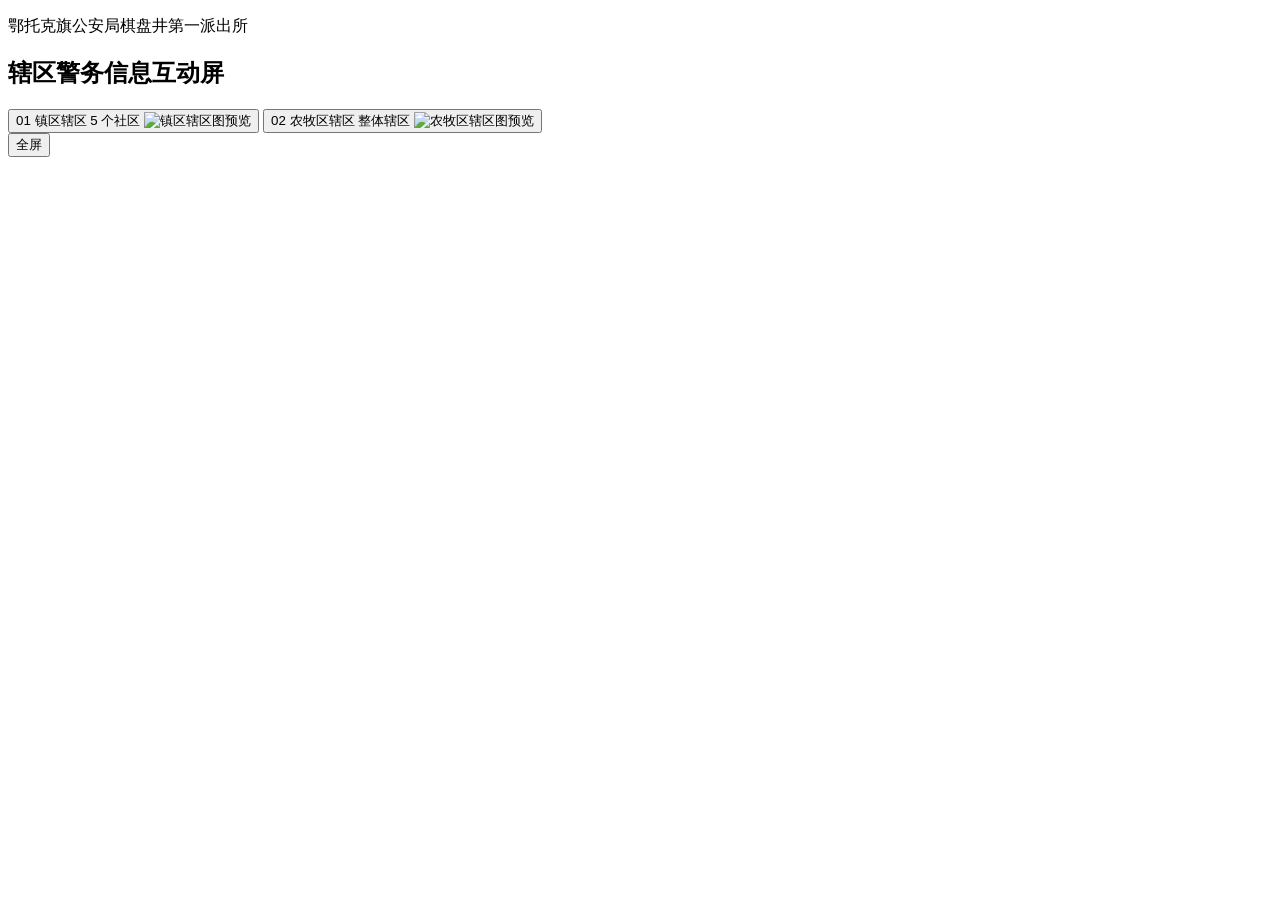
==== index.html @ 3207febf "Add index.html" ====
<!doctype html>
<html lang="zh-CN">
  <head>
    <meta charset="UTF-8" />
    <meta name="viewport" content="width=device-width, initial-scale=1.0" />
    <title>鄂托克旗公安局棋盘井第一派出所辖区互动屏</title>
    <link rel="stylesheet" href="styles.css" />
  </head>
  <body>
    <main class="screen-frame">
      <section class="stage stage-home" id="home-view" aria-label="选择辖区">
        <header class="hero-copy">
          <p>鄂托克旗公安局棋盘井第一派出所</p>
          <h1>辖区警务信息互动屏</h1>
        </header>

        <div class="jurisdiction-grid">
          <button class="jurisdiction-card jurisdiction-card--town" type="button" data-map="town">
            <span class="card-index">01</span>
            <span class="card-title">镇区辖区</span>
            <span class="card-meta">5 个社区</span>
            <img src="assets/town-map.jpg" alt="镇区辖区图预览" />
          </button>

          <button class="jurisdiction-card jurisdiction-card--rural" type="button" data-map="rural">
            <span class="card-index">02</span>
            <span class="card-title">农牧区辖区</span>
            <span class="card-meta">整体辖区</span>
            <img src="assets/rural-map.jpg" alt="农牧区辖区图预览" />
          </button>
        </div>

        <button class="fullscreen-button" type="button">全屏</button>
      </section>

      <section class="stage stage-map" id="map-view" hidden aria-label="选择社区">
        <header class="map-header">
          <button class="nav-button back-button" type="button" aria-label="返回辖区选择">‹</button>
          <div>
            <p id="map-subtitle">请选择社区</p>
            <h1 id="screen-title"></h1>
          </div>
          <button class="fullscreen-button" type="button">全屏</button>
        </header>

        <div class="map-layout">
          <div class="map-stage">
            <img id="active-map" alt="" />
            <svg class="hotspot-layer" viewBox="0 0 1610 1280" preserveAspectRatio="none" aria-label="可点击区域">
              <g id="hotspot-shapes"></g>
            </svg>
            <div id="map-labels" class="map-labels"></div>
          </div>

          <aside class="region-menu">
            <p>社区列表</p>
            <div id="region-buttons" class="region-buttons"></div>
          </aside>
        </div>
      </section>
    </main>

    <aside class="director-panel" id="director-panel" aria-live="polite" hidden>
      <button class="close-button" type="button" aria-label="关闭信息">×</button>
      <p id="panel-map-name" class="panel-kicker"></p>
      <h2 id="panel-title"></h2>
      <article class="director-card" id="director-card"></article>
    </aside>

    <div class="scrim" id="scrim" hidden></div>

    <script src="app.js"></script>
  </body>
</html>
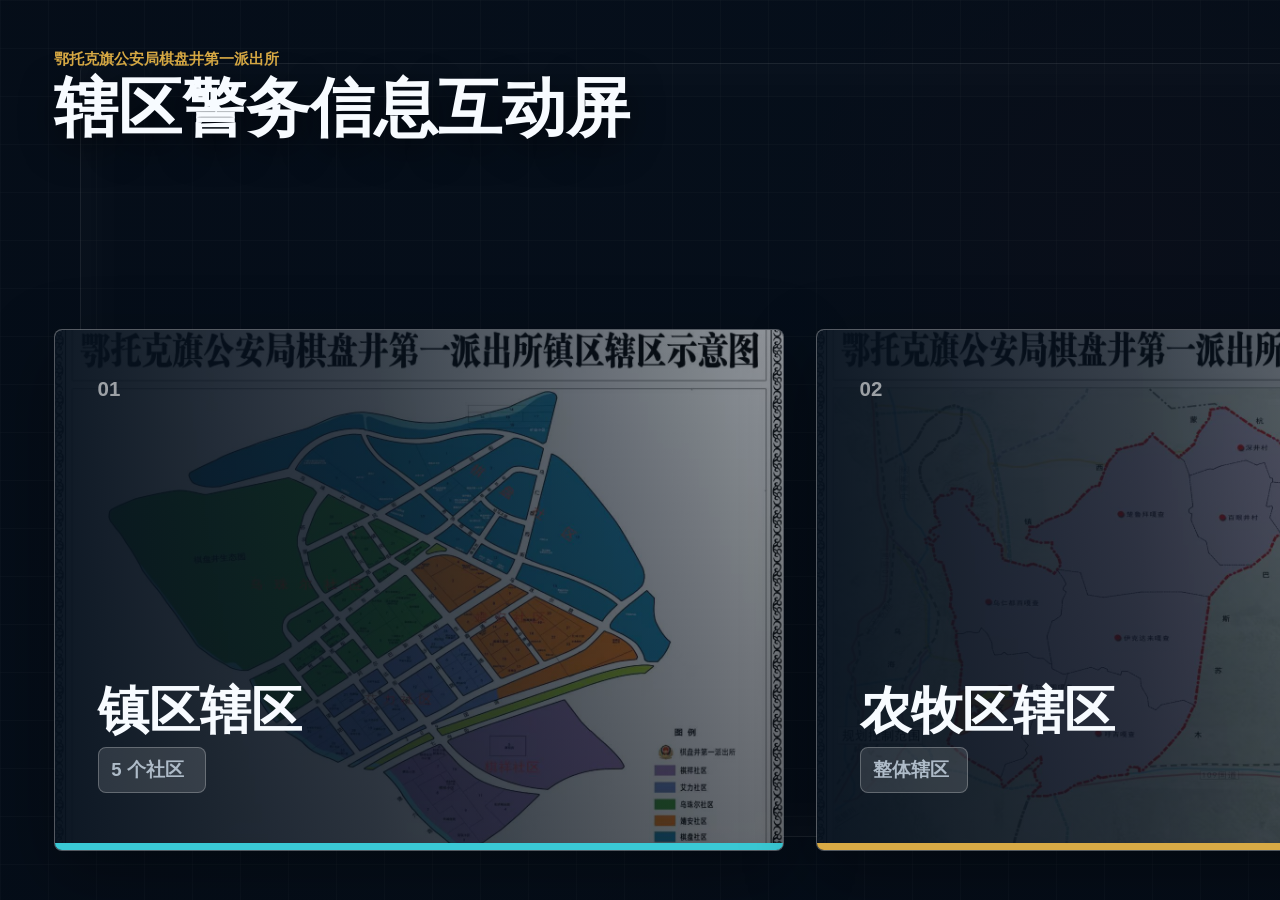
==== commit 91602d7f: "Update photo backdrop design" ====
--- a/index.html
+++ b/index.html
@@ -8,6 +8,16 @@
   </head>
   <body>
     <main class="screen-frame">
+      <div class="photo-backdrop" aria-hidden="true">
+        <img class="backdrop-photo" src="assets/backgrounds/service-01.jpg" alt="" />
+        <img class="backdrop-photo" src="assets/backgrounds/service-02.jpg" alt="" />
+        <img class="backdrop-photo" src="assets/backgrounds/service-03.jpg" alt="" />
+        <img class="backdrop-photo" src="assets/backgrounds/service-04.jpg" alt="" />
+        <img class="backdrop-photo" src="assets/backgrounds/service-05.jpg" alt="" />
+        <div class="backdrop-mask"></div>
+        <div class="backdrop-grid"></div>
+      </div>
+
       <section class="stage stage-home" id="home-view" aria-label="选择辖区">
         <header class="hero-copy">
           <p>鄂托克旗公安局棋盘井第一派出所</p>
--- a/styles.css
+++ b/styles.css
@@ -0,0 +1,600 @@
+:root {
+  color-scheme: dark;
+  --ink: #f7fbff;
+  --muted: #aebbc8;
+  --panel: rgba(255, 255, 255, 0.92);
+  --panel-ink: #16202d;
+  --line: rgba(255, 255, 255, 0.18);
+  --gold: #d8aa45;
+  --cyan: #3ac9d5;
+  --red: #c73535;
+  --green: #2d8d58;
+  --orange: #d77623;
+  --blue: #476fb8;
+  --purple: #8260aa;
+  --shadow: 0 28px 80px rgba(0, 0, 0, 0.36);
+}
+
+* {
+  box-sizing: border-box;
+}
+
+html,
+body {
+  width: 100%;
+  height: 100%;
+  margin: 0;
+}
+
+body {
+  display: grid;
+  place-items: center;
+  overflow: auto;
+  background:
+    radial-gradient(circle at 18% 18%, rgba(58, 201, 213, 0.12), transparent 28%),
+    radial-gradient(circle at 82% 72%, rgba(216, 170, 69, 0.14), transparent 30%),
+    linear-gradient(135deg, #08111e 0%, #102838 48%, #101b2b 100%);
+  color: var(--ink);
+  font-family: "Microsoft YaHei", "PingFang SC", "Noto Sans SC", Arial, sans-serif;
+}
+
+button {
+  border: 0;
+  font: inherit;
+  cursor: pointer;
+  -webkit-tap-highlight-color: transparent;
+}
+
+.screen-frame {
+  position: relative;
+  aspect-ratio: 16 / 9;
+  width: 177.7778vh;
+  max-width: 100vw;
+  height: 100vh;
+  overflow: hidden;
+  background: #091625;
+  box-shadow: 0 0 0 1px rgba(255, 255, 255, 0.08), var(--shadow);
+}
+
+.photo-backdrop,
+.backdrop-photo,
+.backdrop-mask,
+.backdrop-grid {
+  position: absolute;
+  inset: 0;
+}
+
+.photo-backdrop {
+  z-index: 0;
+  overflow: hidden;
+  background: #091625;
+}
+
+.backdrop-photo {
+  width: 100%;
+  height: 100%;
+  object-fit: cover;
+  opacity: 0;
+  filter: saturate(0.92) contrast(1.06) brightness(0.78);
+  transform: scale(1.045);
+  animation: photoCycle 35s infinite;
+}
+
+.backdrop-photo:nth-child(2) {
+  animation-delay: 7s;
+}
+
+.backdrop-photo:nth-child(3) {
+  animation-delay: 14s;
+}
+
+.backdrop-photo:nth-child(4) {
+  animation-delay: 21s;
+}
+
+.backdrop-photo:nth-child(5) {
+  animation-delay: 28s;
+}
+
+.backdrop-mask {
+  z-index: 2;
+  background:
+    linear-gradient(90deg, rgba(5, 13, 24, 0.94) 0%, rgba(5, 13, 24, 0.78) 38%, rgba(5, 13, 24, 0.88) 100%),
+    linear-gradient(180deg, rgba(5, 13, 24, 0.18), rgba(5, 13, 24, 0.66)),
+    radial-gradient(circle at 72% 28%, rgba(205, 45, 45, 0.18), transparent 28%),
+    radial-gradient(circle at 18% 82%, rgba(58, 201, 213, 0.14), transparent 30%);
+}
+
+.backdrop-mask::before {
+  content: "";
+  position: absolute;
+  inset: 7% 5%;
+  border: 1px solid rgba(255, 255, 255, 0.09);
+  border-radius: 8px;
+  box-shadow: inset 0 0 80px rgba(255, 255, 255, 0.04);
+}
+
+.backdrop-grid {
+  z-index: 3;
+  opacity: 0.45;
+  background:
+    linear-gradient(rgba(255, 255, 255, 0.035) 1px, transparent 1px),
+    linear-gradient(90deg, rgba(255, 255, 255, 0.035) 1px, transparent 1px);
+  background-size: 48px 48px;
+  mix-blend-mode: screen;
+}
+
+@keyframes photoCycle {
+  0% {
+    opacity: 0;
+    transform: scale(1.045);
+  }
+  5%,
+  19% {
+    opacity: 0.78;
+  }
+  25%,
+  100% {
+    opacity: 0;
+    transform: scale(1.095);
+  }
+}
+
+@media (max-aspect-ratio: 16 / 9) {
+  body {
+    place-items: start start;
+  }
+
+  .screen-frame {
+    max-width: none;
+  }
+}
+
+.stage {
+  position: absolute;
+  inset: 0;
+  z-index: 4;
+  padding: 3.1% 3.4%;
+}
+
+.stage[hidden],
+.director-panel[hidden],
+.scrim[hidden] {
+  display: none;
+}
+
+.hero-copy {
+  width: 68%;
+}
+
+.hero-copy p,
+.map-header p,
+.region-menu p,
+.panel-kicker {
+  margin: 0 0 0.52vw;
+  color: var(--gold);
+  font-size: clamp(14px, 1.15vw, 22px);
+  font-weight: 800;
+  letter-spacing: 0;
+}
+
+h1,
+h2,
+h3 {
+  margin: 0;
+  letter-spacing: 0;
+}
+
+.hero-copy h1 {
+  font-size: clamp(42px, 5vw, 92px);
+  line-height: 1.05;
+  text-shadow: 0 12px 34px rgba(0, 0, 0, 0.56);
+}
+
+.jurisdiction-grid {
+  position: absolute;
+  left: 3.4%;
+  right: 3.4%;
+  bottom: 5.4%;
+  display: grid;
+  grid-template-columns: 1fr 1fr;
+  gap: 2.2%;
+  height: 58%;
+}
+
+.jurisdiction-card {
+  position: relative;
+  overflow: hidden;
+  border: 1px solid rgba(255, 255, 255, 0.24);
+  border-radius: 8px;
+  background: rgba(255, 255, 255, 0.1);
+  color: var(--ink);
+  text-align: left;
+  box-shadow: 0 24px 70px rgba(0, 0, 0, 0.34);
+  backdrop-filter: blur(8px);
+}
+
+.jurisdiction-card::before {
+  content: "";
+  position: absolute;
+  inset: 0;
+  z-index: 1;
+  background:
+    linear-gradient(90deg, rgba(6, 17, 30, 0.95), rgba(6, 17, 30, 0.72) 44%, rgba(6, 17, 30, 0.26)),
+    linear-gradient(180deg, transparent 0%, rgba(0, 0, 0, 0.3) 100%);
+}
+
+.jurisdiction-card::after {
+  content: "";
+  position: absolute;
+  inset: auto 0 0;
+  z-index: 2;
+  height: 7px;
+  background: var(--cyan);
+}
+
+.jurisdiction-card--rural::after {
+  background: var(--gold);
+}
+
+.jurisdiction-card img {
+  position: absolute;
+  inset: 0;
+  width: 100%;
+  height: 100%;
+  object-fit: cover;
+  opacity: 0.74;
+  transform: scale(1.04);
+}
+
+.card-index,
+.card-title,
+.card-meta {
+  position: absolute;
+  left: 5.8%;
+  z-index: 3;
+}
+
+.card-index {
+  top: 9%;
+  color: rgba(255, 255, 255, 0.58);
+  font-size: clamp(18px, 1.6vw, 30px);
+  font-weight: 900;
+}
+
+.card-title {
+  bottom: 22%;
+  font-size: clamp(34px, 4vw, 72px);
+  font-weight: 900;
+  line-height: 1;
+}
+
+.card-meta {
+  bottom: 11%;
+  min-width: 8.5vw;
+  border: 1px solid rgba(255, 255, 255, 0.25);
+  border-radius: 8px;
+  padding: 0.72vw 1vw;
+  background: rgba(255, 255, 255, 0.12);
+  color: var(--muted);
+  font-size: clamp(17px, 1.45vw, 28px);
+  font-weight: 800;
+}
+
+.fullscreen-button {
+  position: absolute;
+  top: 3.3%;
+  right: 3.4%;
+  min-width: 7.2vw;
+  min-height: 3.3vw;
+  border: 1px solid rgba(255, 255, 255, 0.22);
+  border-radius: 8px;
+  background: rgba(255, 255, 255, 0.13);
+  color: var(--ink);
+  font-size: clamp(16px, 1.2vw, 22px);
+  font-weight: 900;
+  backdrop-filter: blur(10px);
+}
+
+.map-header {
+  display: grid;
+  grid-template-columns: auto minmax(0, 1fr) auto;
+  align-items: center;
+  gap: 1.4vw;
+  height: 12%;
+}
+
+.map-header h1 {
+  font-size: clamp(34px, 3.4vw, 62px);
+  line-height: 1;
+}
+
+.nav-button,
+.close-button {
+  display: grid;
+  place-items: center;
+  border: 1px solid rgba(255, 255, 255, 0.22);
+  border-radius: 8px;
+  background: rgba(255, 255, 255, 0.13);
+  color: var(--ink);
+  font-size: clamp(34px, 3vw, 54px);
+  font-weight: 600;
+  line-height: 1;
+}
+
+.nav-button {
+  width: 4.8vw;
+  height: 4.2vw;
+}
+
+.map-layout {
+  display: grid;
+  grid-template-columns: minmax(0, 1fr) 21.5%;
+  gap: 1.4vw;
+  height: 84%;
+  margin-top: 1.1%;
+}
+
+.map-stage {
+  position: relative;
+  overflow: hidden;
+  border: 1px solid rgba(255, 255, 255, 0.18);
+  border-radius: 8px;
+  background: rgba(255, 255, 255, 0.9);
+  box-shadow: var(--shadow);
+  backdrop-filter: blur(8px);
+}
+
+.map-stage img,
+.hotspot-layer {
+  position: absolute;
+  inset: 0;
+  width: 100%;
+  height: 100%;
+}
+
+.map-stage img {
+  object-fit: contain;
+}
+
+.hotspot {
+  fill: rgba(255, 255, 255, 0.01);
+  stroke: rgba(255, 255, 255, 0);
+  stroke-width: 5;
+}
+
+.hotspot:hover,
+.hotspot:focus,
+.hotspot.is-active {
+  fill: rgba(255, 255, 255, 0.26);
+  stroke: rgba(255, 255, 255, 0.94);
+  outline: none;
+}
+
+.map-labels {
+  position: absolute;
+  inset: 0;
+  pointer-events: none;
+}
+
+.region-label {
+  position: absolute;
+  transform: translate(-50%, -50%);
+  border: 2px solid rgba(255, 255, 255, 0.96);
+  border-radius: 8px;
+  padding: 0.52vw 0.78vw;
+  color: #fff;
+  font-size: clamp(12px, 1.05vw, 20px);
+  font-weight: 900;
+  line-height: 1;
+  text-shadow: 0 2px 8px rgba(0, 0, 0, 0.58);
+  box-shadow: 0 12px 26px rgba(0, 0, 0, 0.2);
+}
+
+.region-label--teal {
+  background: rgba(10, 112, 142, 0.94);
+}
+
+.region-label--green {
+  background: rgba(45, 141, 88, 0.94);
+}
+
+.region-label--orange {
+  background: rgba(215, 118, 35, 0.94);
+}
+
+.region-label--blue {
+  background: rgba(71, 111, 184, 0.94);
+}
+
+.region-label--purple {
+  background: rgba(130, 96, 170, 0.94);
+}
+
+.region-label--red {
+  background: rgba(199, 53, 53, 0.94);
+}
+
+.region-menu {
+  display: grid;
+  grid-template-rows: auto minmax(0, 1fr);
+  min-width: 0;
+  border: 1px solid rgba(255, 255, 255, 0.18);
+  border-radius: 8px;
+  padding: 1.3vw;
+  background: rgba(6, 17, 30, 0.52);
+  box-shadow: var(--shadow);
+  backdrop-filter: blur(12px);
+}
+
+.region-menu p {
+  margin-bottom: 1vw;
+  font-size: clamp(18px, 1.35vw, 26px);
+}
+
+.region-buttons {
+  display: grid;
+  align-content: start;
+  gap: 0.82vw;
+  overflow: auto;
+  padding-right: 0.25vw;
+}
+
+.region-button {
+  min-height: 4.35vw;
+  border: 1px solid rgba(255, 255, 255, 0.18);
+  border-left: 0.45vw solid var(--cyan);
+  border-radius: 8px;
+  background: rgba(255, 255, 255, 0.14);
+  color: var(--ink);
+  padding: 0.85vw 1vw;
+  text-align: left;
+  font-size: clamp(18px, 1.35vw, 26px);
+  font-weight: 900;
+}
+
+.region-button:hover,
+.region-button:focus,
+.region-button.is-active {
+  background: rgba(255, 255, 255, 0.22);
+  box-shadow: inset 0 0 0 1px rgba(255, 255, 255, 0.22);
+  outline: none;
+}
+
+.region-button span {
+  display: block;
+  margin-top: 0.28vw;
+  color: var(--muted);
+  font-size: clamp(12px, 0.86vw, 16px);
+  font-weight: 700;
+}
+
+.scrim {
+  position: fixed;
+  inset: 0;
+  z-index: 20;
+  background: rgba(4, 11, 18, 0.62);
+  backdrop-filter: blur(5px);
+}
+
+.director-panel {
+  position: fixed;
+  top: 50%;
+  right: max(3vw, calc((100vw - min(100vw, 177.7778vh)) / 2 + 3vw));
+  z-index: 30;
+  width: min(38vw, 680px);
+  min-width: 520px;
+  transform: translateY(-50%);
+  border: 1px solid rgba(255, 255, 255, 0.34);
+  border-radius: 8px;
+  background: var(--panel);
+  color: var(--panel-ink);
+  padding: 2vw;
+  box-shadow: var(--shadow);
+}
+
+.close-button {
+  position: absolute;
+  top: 1.15vw;
+  right: 1.15vw;
+  width: 3.4vw;
+  height: 3.1vw;
+  min-width: 58px;
+  min-height: 52px;
+  background: rgba(22, 32, 45, 0.08);
+  color: var(--panel-ink);
+}
+
+.panel-kicker {
+  margin-right: 4vw;
+  color: #0f6f73;
+}
+
+.director-panel h2 {
+  margin-right: 4vw;
+  font-size: clamp(32px, 3vw, 56px);
+  line-height: 1.05;
+}
+
+.director-card {
+  display: grid;
+  grid-template-columns: 9.3vw minmax(0, 1fr);
+  gap: 1.25vw;
+  margin-top: 1.55vw;
+  border: 1px solid rgba(22, 32, 45, 0.12);
+  border-radius: 8px;
+  padding: 1.25vw;
+  background: rgba(247, 250, 252, 0.9);
+}
+
+.director-photo {
+  display: grid;
+  place-items: center;
+  width: 9.3vw;
+  min-width: 126px;
+  aspect-ratio: 3 / 4;
+  overflow: hidden;
+  border-radius: 8px;
+  background: linear-gradient(145deg, #dce8f1, #b8c9d8);
+  color: #314256;
+  font-size: clamp(22px, 1.65vw, 32px);
+  font-weight: 900;
+}
+
+.director-photo img {
+  width: 100%;
+  height: 100%;
+  object-fit: cover;
+}
+
+.director-info h3 {
+  margin: 0 0 0.8vw;
+  color: #101926;
+  font-size: clamp(30px, 2.5vw, 46px);
+}
+
+.info-list {
+  display: grid;
+  gap: 0.55vw;
+  margin: 0;
+  font-size: clamp(17px, 1.2vw, 23px);
+  line-height: 1.36;
+}
+
+.info-list div {
+  display: grid;
+  grid-template-columns: 5.5em minmax(0, 1fr);
+  gap: 0.75vw;
+}
+
+.info-list dt {
+  color: #415062;
+  font-weight: 900;
+}
+
+.info-list dd {
+  min-width: 0;
+  margin: 0;
+  color: #202c3a;
+  overflow-wrap: anywhere;
+}
+
+@media (max-aspect-ratio: 16 / 9) {
+  .director-panel {
+    right: 3vw;
+    width: min(42vw, 640px);
+  }
+}
+
+@media (max-width: 900px) {
+  body {
+    overflow: auto;
+  }
+
+  .director-panel {
+    left: 16px;
+    right: 16px;
+    width: auto;
+    min-width: 0;
+  }
+}
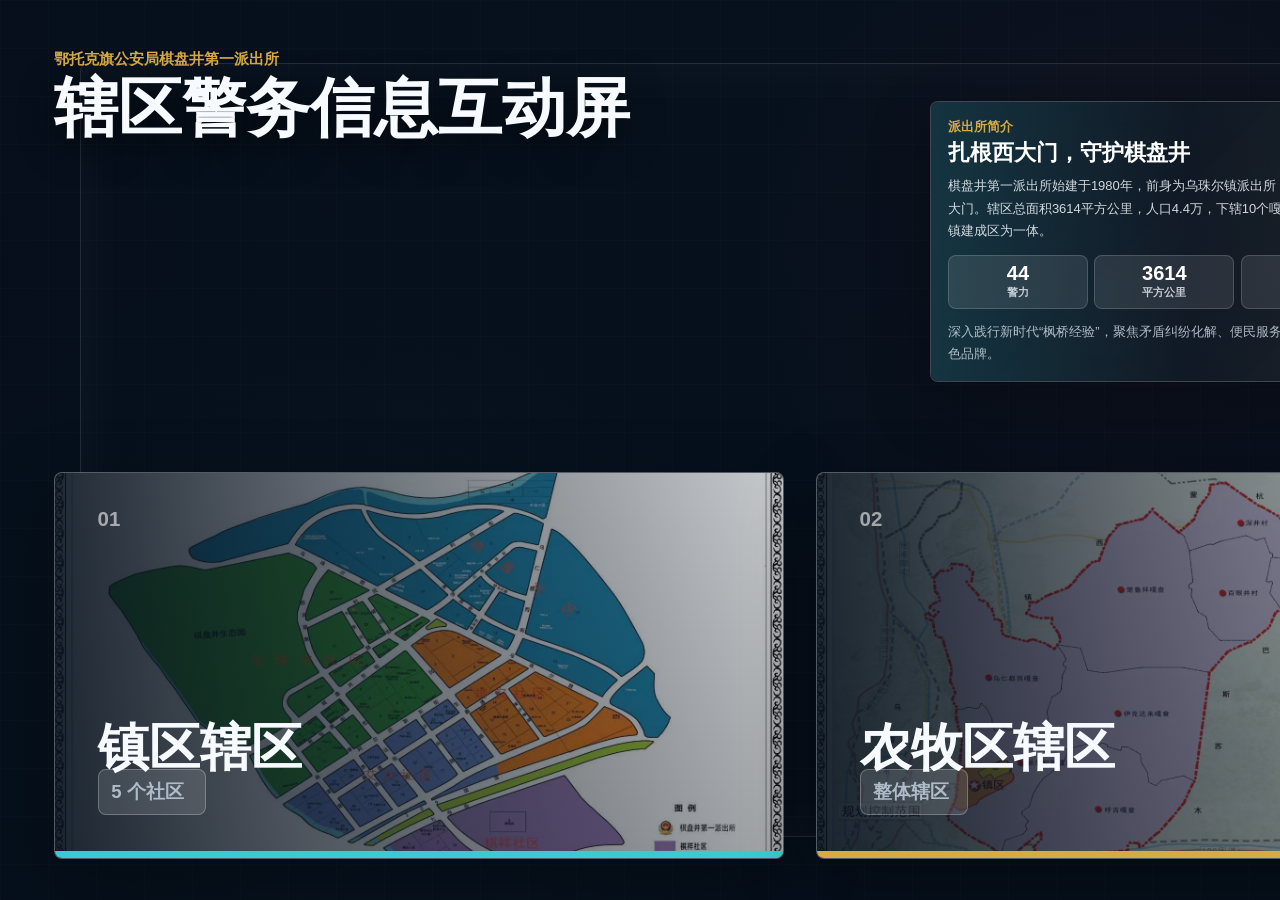
==== commit 85bd90d9: "Add station brief to home page" ====
--- a/index.html
+++ b/index.html
@@ -23,6 +23,23 @@
           <p>鄂托克旗公安局棋盘井第一派出所</p>
           <h1>辖区警务信息互动屏</h1>
         </header>
+
+        <aside class="station-brief" aria-label="棋盘井第一派出所简介">
+          <p class="brief-eyebrow">派出所简介</p>
+          <h2>扎根西大门，守护棋盘井</h2>
+          <p class="brief-text">
+            棋盘井第一派出所始建于1980年，前身为乌珠尔镇派出所，辖棋盘井镇核心区域，地处鄂尔多斯市西大门。辖区总面积3614平方公里，人口4.4万，下辖10个嘎查村、5个社区，集矿区、农区、牧区及城镇建成区为一体。
+          </p>
+          <div class="brief-stats" aria-label="关键数据">
+            <span><strong>44</strong>警力</span>
+            <span><strong>3614</strong>平方公里</span>
+            <span><strong>109</strong>厂矿企业</span>
+            <span><strong>1533</strong>个体工商户</span>
+          </div>
+          <p class="brief-note">
+            深入践行新时代“枫桥经验”，聚焦矛盾纠纷化解、便民服务提质、基层平安守护，打造本土化警务特色品牌。
+          </p>
+        </aside>
 
         <div class="jurisdiction-grid">
           <button class="jurisdiction-card jurisdiction-card--town" type="button" data-map="town">
--- a/styles.css
+++ b/styles.css
@@ -75,7 +75,7 @@
   height: 100%;
   object-fit: cover;
   opacity: 0;
-  filter: saturate(0.92) contrast(1.06) brightness(0.78);
+  filter: saturate(1.02) contrast(1.04) brightness(0.96);
   transform: scale(1.045);
   animation: photoCycle 35s infinite;
 }
@@ -99,24 +99,24 @@
 .backdrop-mask {
   z-index: 2;
   background:
-    linear-gradient(90deg, rgba(5, 13, 24, 0.94) 0%, rgba(5, 13, 24, 0.78) 38%, rgba(5, 13, 24, 0.88) 100%),
-    linear-gradient(180deg, rgba(5, 13, 24, 0.18), rgba(5, 13, 24, 0.66)),
-    radial-gradient(circle at 72% 28%, rgba(205, 45, 45, 0.18), transparent 28%),
-    radial-gradient(circle at 18% 82%, rgba(58, 201, 213, 0.14), transparent 30%);
+    linear-gradient(90deg, rgba(5, 13, 24, 0.78) 0%, rgba(5, 13, 24, 0.56) 38%, rgba(5, 13, 24, 0.62) 100%),
+    linear-gradient(180deg, rgba(5, 13, 24, 0.08), rgba(5, 13, 24, 0.42)),
+    radial-gradient(circle at 72% 28%, rgba(205, 45, 45, 0.14), transparent 30%),
+    radial-gradient(circle at 18% 82%, rgba(58, 201, 213, 0.12), transparent 32%);
 }
 
 .backdrop-mask::before {
   content: "";
   position: absolute;
   inset: 7% 5%;
-  border: 1px solid rgba(255, 255, 255, 0.09);
-  border-radius: 8px;
-  box-shadow: inset 0 0 80px rgba(255, 255, 255, 0.04);
+  border: 1px solid rgba(255, 255, 255, 0.12);
+  border-radius: 8px;
+  box-shadow: inset 0 0 70px rgba(255, 255, 255, 0.045);
 }
 
 .backdrop-grid {
   z-index: 3;
-  opacity: 0.45;
+  opacity: 0.28;
   background:
     linear-gradient(rgba(255, 255, 255, 0.035) 1px, transparent 1px),
     linear-gradient(90deg, rgba(255, 255, 255, 0.035) 1px, transparent 1px);
@@ -131,7 +131,7 @@
   }
   5%,
   19% {
-    opacity: 0.78;
+    opacity: 0.9;
   }
   25%,
   100% {
@@ -164,7 +164,7 @@
 }
 
 .hero-copy {
-  width: 68%;
+  width: 56%;
 }
 
 .hero-copy p,
@@ -191,15 +191,100 @@
   text-shadow: 0 12px 34px rgba(0, 0, 0, 0.56);
 }
 
+.station-brief {
+  position: absolute;
+  top: 11.2%;
+  right: 3.4%;
+  z-index: 5;
+  width: 38.5%;
+  border: 1px solid rgba(255, 255, 255, 0.2);
+  border-radius: 8px;
+  padding: 1.25vw 1.35vw;
+  background:
+    linear-gradient(135deg, rgba(8, 21, 34, 0.66), rgba(8, 21, 34, 0.42)),
+    rgba(255, 255, 255, 0.06);
+  box-shadow: 0 24px 62px rgba(0, 0, 0, 0.28);
+  backdrop-filter: blur(14px);
+}
+
+.station-brief::before {
+  content: "";
+  position: absolute;
+  inset: 0;
+  border-radius: inherit;
+  pointer-events: none;
+  background: linear-gradient(90deg, rgba(58, 201, 213, 0.18), transparent 42%, rgba(216, 170, 69, 0.12));
+  opacity: 0.9;
+}
+
+.station-brief > * {
+  position: relative;
+  z-index: 1;
+}
+
+.brief-eyebrow {
+  margin: 0 0 0.35vw;
+  color: var(--gold);
+  font-size: clamp(13px, 0.95vw, 18px);
+  font-weight: 900;
+}
+
+.station-brief h2 {
+  margin: 0 0 0.72vw;
+  color: #fff;
+  font-size: clamp(22px, 1.75vw, 34px);
+  line-height: 1.16;
+}
+
+.brief-text,
+.brief-note {
+  margin: 0;
+  color: rgba(247, 251, 255, 0.84);
+  font-size: clamp(13px, 0.98vw, 18px);
+  line-height: 1.72;
+}
+
+.brief-stats {
+  display: grid;
+  grid-template-columns: repeat(4, minmax(0, 1fr));
+  gap: 0.5vw;
+  margin: 0.95vw 0;
+}
+
+.brief-stats span {
+  min-width: 0;
+  border: 1px solid rgba(255, 255, 255, 0.16);
+  border-radius: 8px;
+  padding: 0.58vw 0.5vw;
+  background: rgba(255, 255, 255, 0.1);
+  color: rgba(247, 251, 255, 0.76);
+  font-size: clamp(11px, 0.74vw, 14px);
+  font-weight: 800;
+  text-align: center;
+  white-space: nowrap;
+}
+
+.brief-stats strong {
+  display: block;
+  margin-bottom: 0.16vw;
+  color: #fff;
+  font-size: clamp(20px, 1.5vw, 30px);
+  line-height: 1;
+}
+
+.brief-note {
+  color: rgba(220, 230, 240, 0.78);
+}
+
 .jurisdiction-grid {
   position: absolute;
   left: 3.4%;
   right: 3.4%;
-  bottom: 5.4%;
+  bottom: 4.6%;
   display: grid;
   grid-template-columns: 1fr 1fr;
   gap: 2.2%;
-  height: 58%;
+  height: 43%;
 }
 
 .jurisdiction-card {
@@ -220,8 +305,8 @@
   inset: 0;
   z-index: 1;
   background:
-    linear-gradient(90deg, rgba(6, 17, 30, 0.95), rgba(6, 17, 30, 0.72) 44%, rgba(6, 17, 30, 0.26)),
-    linear-gradient(180deg, transparent 0%, rgba(0, 0, 0, 0.3) 100%);
+    linear-gradient(90deg, rgba(6, 17, 30, 0.88), rgba(6, 17, 30, 0.54) 42%, rgba(6, 17, 30, 0.12)),
+    linear-gradient(180deg, transparent 0%, rgba(0, 0, 0, 0.18) 100%);
 }
 
 .jurisdiction-card::after {
@@ -243,7 +328,7 @@
   width: 100%;
   height: 100%;
   object-fit: cover;
-  opacity: 0.74;
+  opacity: 0.88;
   transform: scale(1.04);
 }
 
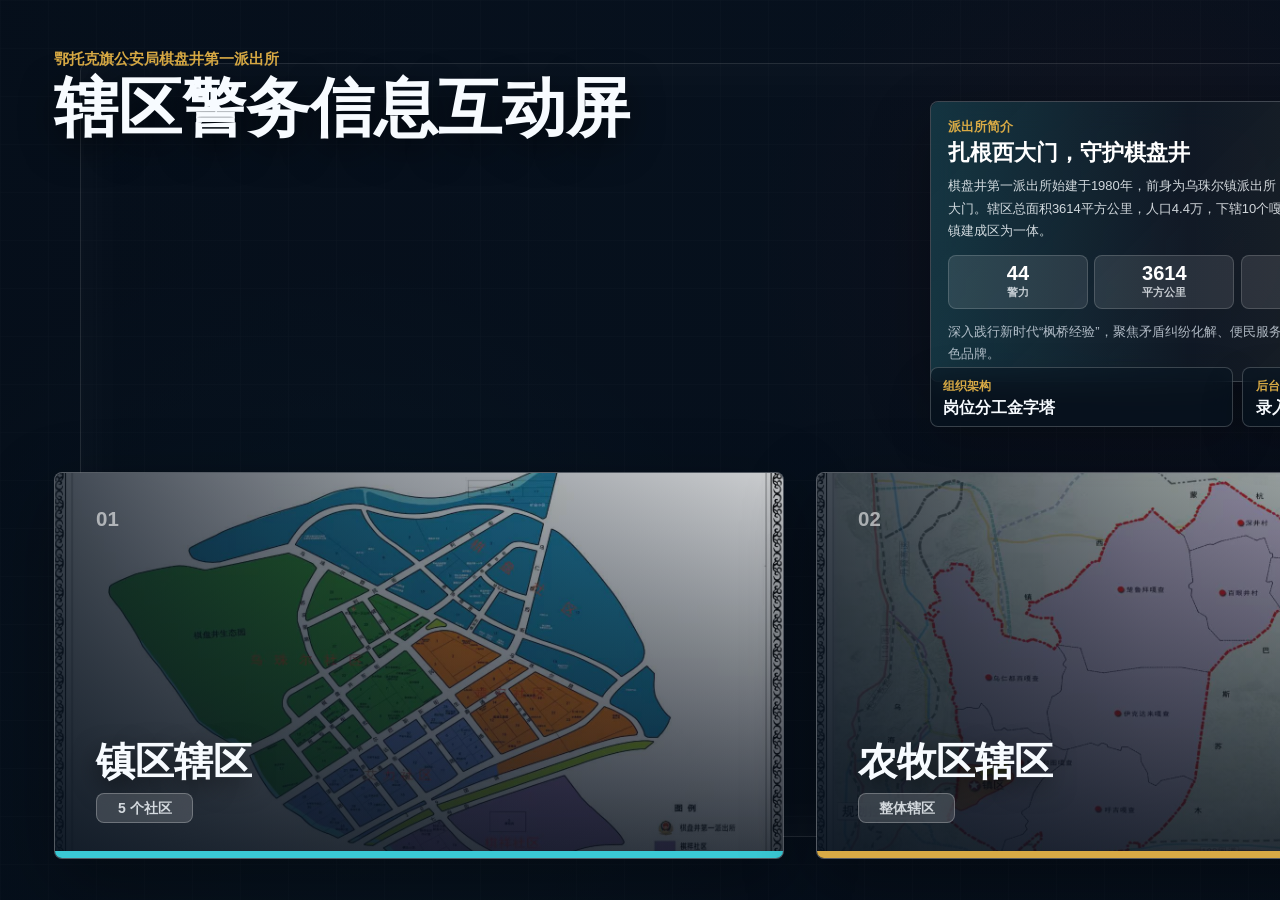
==== commit d4ae30a2: "Add organization pyramid and personnel admin page" ====
--- a/index.html
+++ b/index.html
@@ -40,6 +40,17 @@
             深入践行新时代“枫桥经验”，聚焦矛盾纠纷化解、便民服务提质、基层平安守护，打造本土化警务特色品牌。
           </p>
         </aside>
+
+        <div class="home-actions" aria-label="功能入口">
+          <button class="action-button structure-entry" type="button">
+            <span>组织架构</span>
+            <strong>岗位分工金字塔</strong>
+          </button>
+          <a class="action-button admin-entry" href="admin.html" target="_blank" rel="noopener">
+            <span>后台管理</span>
+            <strong>录入人员与照片</strong>
+          </a>
+        </div>
 
         <div class="jurisdiction-grid">
           <button class="jurisdiction-card jurisdiction-card--town" type="button" data-map="town">
@@ -85,6 +96,37 @@
           </aside>
         </div>
       </section>
+
+      <section class="stage stage-structure" id="structure-view" hidden aria-label="组织架构">
+        <header class="map-header">
+          <button class="nav-button structure-back-button" type="button" aria-label="返回首页">‹</button>
+          <div>
+            <p>单位分工思维导图</p>
+            <h1>组织架构与岗位分工</h1>
+          </div>
+          <button class="fullscreen-button" type="button">全屏</button>
+        </header>
+
+        <div class="structure-layout">
+          <aside class="structure-summary">
+            <p class="brief-eyebrow">人员结构</p>
+            <h2>分层管理，职责清晰</h2>
+            <p>
+              以所领导班子统筹全盘工作，下设综合指挥、案件办理、社区警务和基层警务室等岗位层级。点击任一岗位，可查看该岗位负责人、职责和人员信息。
+            </p>
+            <div class="structure-stats">
+              <span><strong>6</strong>所领导</span>
+              <span><strong>3</strong>业务中队</span>
+              <span><strong>5</strong>案件小组</span>
+              <span><strong>6</strong>社区警务</span>
+            </div>
+          </aside>
+
+          <div class="pyramid-panel">
+            <div class="pyramid" id="pyramid"></div>
+          </div>
+        </div>
+      </section>
     </main>
 
     <aside class="director-panel" id="director-panel" aria-live="polite" hidden>
@@ -96,6 +138,7 @@
 
     <div class="scrim" id="scrim" hidden></div>
 
+    <script src="personnel-data.js"></script>
     <script src="app.js"></script>
   </body>
 </html>
--- a/styles.css
+++ b/styles.css
@@ -305,8 +305,8 @@
   inset: 0;
   z-index: 1;
   background:
-    linear-gradient(90deg, rgba(6, 17, 30, 0.88), rgba(6, 17, 30, 0.54) 42%, rgba(6, 17, 30, 0.12)),
-    linear-gradient(180deg, transparent 0%, rgba(0, 0, 0, 0.18) 100%);
+    linear-gradient(90deg, rgba(6, 17, 30, 0.74), rgba(6, 17, 30, 0.38) 45%, rgba(6, 17, 30, 0.1)),
+    linear-gradient(180deg, transparent 0%, rgba(5, 13, 24, 0.78) 100%);
 }
 
 .jurisdiction-card::after {
@@ -336,7 +336,7 @@
 .card-title,
 .card-meta {
   position: absolute;
-  left: 5.8%;
+  left: 5.6%;
   z-index: 3;
 }
 
@@ -348,22 +348,28 @@
 }
 
 .card-title {
-  bottom: 22%;
-  font-size: clamp(34px, 4vw, 72px);
-  font-weight: 900;
-  line-height: 1;
+  right: 5.6%;
+  bottom: 19.5%;
+  font-size: clamp(30px, 3.05vw, 56px);
+  font-weight: 900;
+  line-height: 1.04;
+  white-space: nowrap;
+  text-shadow: 0 8px 24px rgba(0, 0, 0, 0.55);
 }
 
 .card-meta {
-  bottom: 11%;
-  min-width: 8.5vw;
+  bottom: 9%;
+  min-width: 7.6vw;
   border: 1px solid rgba(255, 255, 255, 0.25);
   border-radius: 8px;
-  padding: 0.72vw 1vw;
-  background: rgba(255, 255, 255, 0.12);
-  color: var(--muted);
-  font-size: clamp(17px, 1.45vw, 28px);
+  padding: 0.48vw 0.78vw;
+  background: rgba(255, 255, 255, 0.15);
+  color: rgba(247, 251, 255, 0.82);
+  font-size: clamp(14px, 1.02vw, 20px);
   font-weight: 800;
+  line-height: 1.15;
+  text-align: center;
+  backdrop-filter: blur(8px);
 }
 
 .fullscreen-button {
@@ -683,3 +689,357 @@
     min-width: 0;
   }
 }
+
+a {
+  color: inherit;
+  text-decoration: none;
+}
+
+.home-actions {
+  position: absolute;
+  top: 40.8%;
+  right: 3.4%;
+  z-index: 5;
+  display: grid;
+  grid-template-columns: 1fr 1fr;
+  gap: 0.72vw;
+  width: 38.5%;
+}
+
+.action-button {
+  display: grid;
+  gap: 0.28vw;
+  min-height: 4.35vw;
+  border: 1px solid rgba(255, 255, 255, 0.2);
+  border-radius: 8px;
+  padding: 0.78vw 1vw;
+  background: rgba(8, 21, 34, 0.58);
+  color: var(--ink);
+  text-align: left;
+  box-shadow: 0 18px 44px rgba(0, 0, 0, 0.18);
+  backdrop-filter: blur(12px);
+}
+
+.action-button span {
+  color: var(--gold);
+  font-size: clamp(12px, 0.82vw, 16px);
+  font-weight: 900;
+}
+
+.action-button strong {
+  font-size: clamp(16px, 1.18vw, 22px);
+  line-height: 1.1;
+}
+
+.action-button:hover,
+.action-button:focus {
+  background: rgba(20, 55, 74, 0.72);
+  outline: none;
+}
+
+.structure-layout {
+  display: grid;
+  grid-template-columns: 23% minmax(0, 1fr);
+  gap: 1.4vw;
+  height: 84%;
+  margin-top: 1.1%;
+}
+
+.structure-summary,
+.pyramid-panel {
+  border: 1px solid rgba(255, 255, 255, 0.18);
+  border-radius: 8px;
+  background: rgba(6, 17, 30, 0.52);
+  box-shadow: var(--shadow);
+  backdrop-filter: blur(12px);
+}
+
+.structure-summary {
+  padding: 1.35vw;
+}
+
+.structure-summary h2 {
+  margin: 0 0 0.9vw;
+  font-size: clamp(24px, 1.8vw, 34px);
+  line-height: 1.16;
+}
+
+.structure-summary p {
+  margin: 0;
+  color: rgba(247, 251, 255, 0.78);
+  font-size: clamp(13px, 0.96vw, 18px);
+  line-height: 1.72;
+}
+
+.structure-stats {
+  display: grid;
+  grid-template-columns: 1fr 1fr;
+  gap: 0.62vw;
+  margin-top: 1.1vw;
+}
+
+.structure-stats span {
+  border: 1px solid rgba(255, 255, 255, 0.15);
+  border-radius: 8px;
+  padding: 0.72vw 0.5vw;
+  background: rgba(255, 255, 255, 0.09);
+  color: rgba(247, 251, 255, 0.75);
+  font-size: clamp(12px, 0.82vw, 15px);
+  text-align: center;
+}
+
+.structure-stats strong {
+  display: block;
+  color: #fff;
+  font-size: clamp(24px, 1.75vw, 34px);
+  line-height: 1;
+}
+
+.pyramid-panel {
+  min-width: 0;
+  padding: 1vw 1.15vw;
+  overflow: hidden;
+}
+
+.pyramid {
+  display: grid;
+  gap: 0.62vw;
+  height: 100%;
+}
+
+.pyramid-level {
+  display: grid;
+  grid-template-columns: 11vw minmax(0, 1fr);
+  gap: 0.82vw;
+  min-height: 0;
+  border: 1px solid rgba(255, 255, 255, 0.14);
+  border-radius: 8px;
+  padding: 0.62vw;
+  background: linear-gradient(90deg, rgba(255, 255, 255, 0.11), rgba(255, 255, 255, 0.055));
+}
+
+.pyramid-level__header {
+  display: grid;
+  align-content: center;
+  border-radius: 8px;
+  padding: 0.7vw;
+  background: rgba(255, 255, 255, 0.1);
+}
+
+.pyramid-level__header span {
+  color: var(--gold);
+  font-size: clamp(11px, 0.76vw, 14px);
+  font-weight: 900;
+}
+
+.pyramid-level__header strong {
+  margin-top: 0.24vw;
+  font-size: clamp(16px, 1.15vw, 22px);
+  line-height: 1.15;
+}
+
+.pyramid-positions {
+  display: grid;
+  grid-template-columns: repeat(auto-fit, minmax(7.6vw, 1fr));
+  gap: 0.52vw;
+  align-content: center;
+}
+
+.position-node {
+  min-width: 0;
+  min-height: 3.2vw;
+  border: 1px solid rgba(255, 255, 255, 0.17);
+  border-radius: 8px;
+  padding: 0.5vw 0.58vw;
+  background: rgba(255, 255, 255, 0.12);
+  color: var(--ink);
+  text-align: left;
+}
+
+.position-node span {
+  display: block;
+  color: rgba(247, 251, 255, 0.72);
+  font-size: clamp(10px, 0.72vw, 13px);
+  font-weight: 800;
+  overflow: hidden;
+  text-overflow: ellipsis;
+  white-space: nowrap;
+}
+
+.position-node strong {
+  display: block;
+  margin-top: 0.18vw;
+  font-size: clamp(15px, 1.02vw, 19px);
+  line-height: 1.12;
+  overflow: hidden;
+  text-overflow: ellipsis;
+  white-space: nowrap;
+}
+
+.position-node:hover,
+.position-node:focus,
+.position-node.is-active {
+  background: rgba(255, 255, 255, 0.24);
+  outline: none;
+}
+
+.pyramid-level--gold {
+  border-color: rgba(216, 170, 69, 0.36);
+}
+
+.pyramid-level--cyan {
+  border-color: rgba(58, 201, 213, 0.34);
+}
+
+.pyramid-level--blue {
+  border-color: rgba(71, 111, 184, 0.34);
+}
+
+.pyramid-level--orange {
+  border-color: rgba(215, 118, 35, 0.34);
+}
+
+.pyramid-level--green {
+  border-color: rgba(45, 141, 88, 0.34);
+}
+
+.admin-body {
+  display: block;
+  min-height: 100%;
+  overflow: auto;
+  background: #eef3f7;
+  color: #17212b;
+}
+
+.admin-shell {
+  width: min(1180px, calc(100vw - 40px));
+  margin: 28px auto 48px;
+}
+
+.admin-header {
+  display: flex;
+  align-items: center;
+  justify-content: space-between;
+  gap: 20px;
+  margin-bottom: 18px;
+}
+
+.admin-header p {
+  margin: 0 0 6px;
+  color: #0f766e;
+  font-weight: 900;
+}
+
+.admin-header h1 {
+  color: #17212b;
+  font-size: 34px;
+}
+
+.admin-header a,
+.admin-toolbar button {
+  border: 1px solid #cbd5e1;
+  border-radius: 8px;
+  background: #fff;
+  color: #17212b;
+  padding: 12px 18px;
+  font-weight: 900;
+}
+
+.admin-notice {
+  display: flex;
+  gap: 12px;
+  align-items: center;
+  border: 1px solid #bae6fd;
+  border-radius: 8px;
+  padding: 14px 16px;
+  background: #e0f2fe;
+  color: #0f3f5f;
+  margin-bottom: 16px;
+}
+
+.admin-toolbar {
+  display: flex;
+  flex-wrap: wrap;
+  gap: 10px;
+  margin-bottom: 18px;
+}
+
+.admin-form {
+  display: grid;
+  gap: 18px;
+}
+
+.admin-section {
+  border: 1px solid #d5dee8;
+  border-radius: 8px;
+  background: #fff;
+  padding: 18px;
+}
+
+.admin-section h2 {
+  display: flex;
+  align-items: baseline;
+  gap: 12px;
+  margin-bottom: 16px;
+  color: #17212b;
+  font-size: 24px;
+}
+
+.admin-section h2 span {
+  color: #64748b;
+  font-size: 14px;
+}
+
+.admin-person-card {
+  display: grid;
+  grid-template-columns: 120px minmax(0, 1fr);
+  gap: 18px;
+  border-top: 1px solid #edf2f7;
+  padding: 16px 0;
+}
+
+.admin-photo-preview {
+  display: grid;
+  place-items: center;
+  width: 120px;
+  aspect-ratio: 3 / 4;
+  border-radius: 8px;
+  background: #e2e8f0;
+  color: #475569;
+  font-weight: 900;
+  overflow: hidden;
+}
+
+.admin-photo-preview img {
+  width: 100%;
+  height: 100%;
+  object-fit: cover;
+}
+
+.admin-fields {
+  display: grid;
+  grid-template-columns: repeat(2, minmax(0, 1fr));
+  gap: 12px;
+}
+
+.admin-fields label {
+  display: grid;
+  gap: 6px;
+  color: #475569;
+  font-weight: 800;
+}
+
+.admin-fields input,
+.admin-fields textarea {
+  width: 100%;
+  border: 1px solid #cbd5e1;
+  border-radius: 8px;
+  padding: 10px 12px;
+  color: #17212b;
+  font: inherit;
+}
+
+.admin-fields textarea {
+  min-height: 80px;
+  resize: vertical;
+}
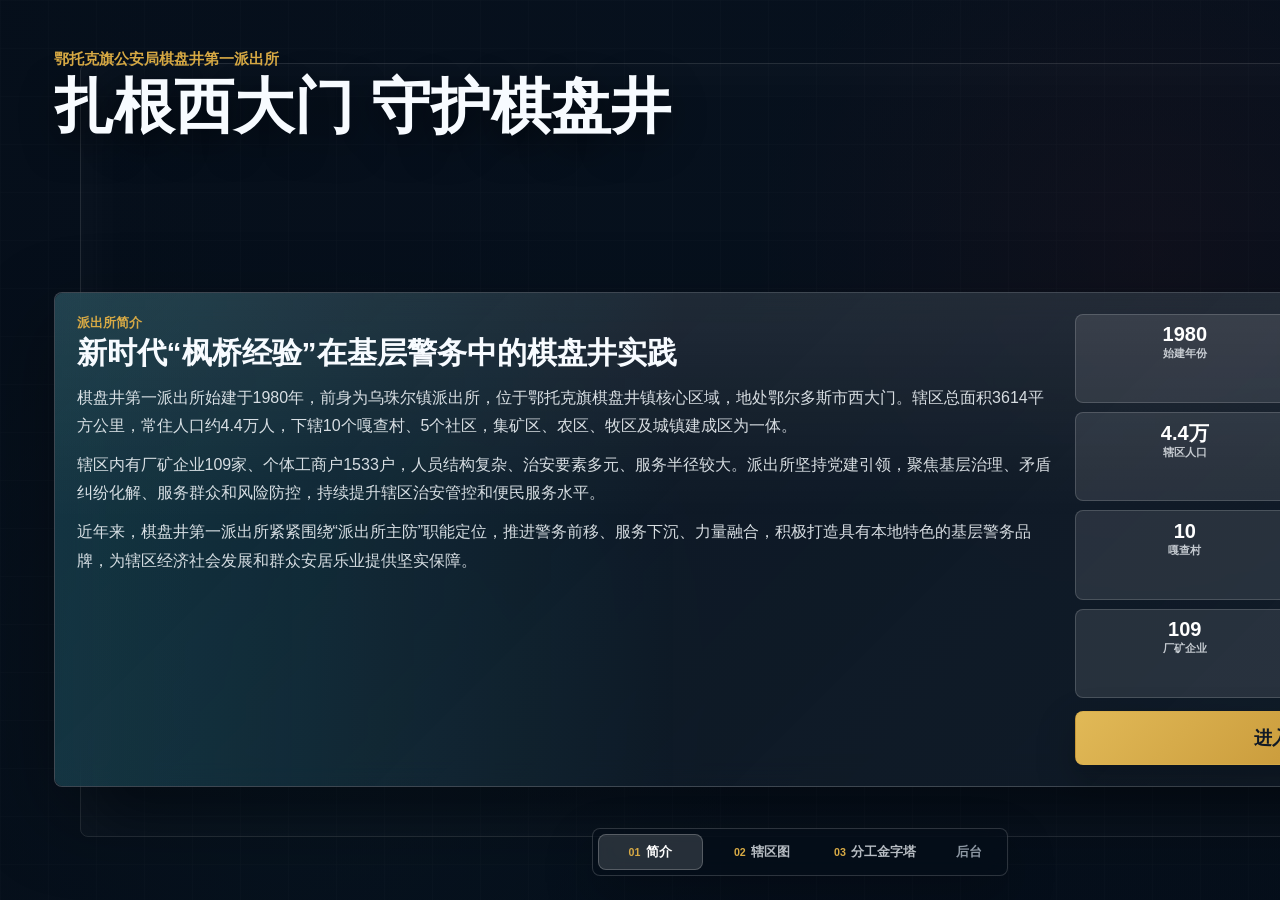
==== commit 34216e86: "Refine big screen paging and admin UI" ====
--- a/index.html
+++ b/index.html
@@ -18,38 +18,53 @@
         <div class="backdrop-grid"></div>
       </div>
 
-      <section class="stage stage-home" id="home-view" aria-label="选择辖区">
-        <header class="hero-copy">
+      <section class="stage stage-intro" id="intro-view" aria-label="派出所简介">
+        <header class="hero-copy intro-hero">
           <p>鄂托克旗公安局棋盘井第一派出所</p>
+          <h1>扎根西大门 守护棋盘井</h1>
+        </header>
+
+        <article class="intro-board">
+          <div class="intro-main">
+            <p class="brief-eyebrow">派出所简介</p>
+            <h2>新时代“枫桥经验”在基层警务中的棋盘井实践</h2>
+            <p>
+              棋盘井第一派出所始建于1980年，前身为乌珠尔镇派出所，位于鄂托克旗棋盘井镇核心区域，地处鄂尔多斯市西大门。辖区总面积3614平方公里，常住人口约4.4万人，下辖10个嘎查村、5个社区，集矿区、农区、牧区及城镇建成区为一体。
+            </p>
+            <p>
+              辖区内有厂矿企业109家、个体工商户1533户，人员结构复杂、治安要素多元、服务半径较大。派出所坚持党建引领，聚焦基层治理、矛盾纠纷化解、服务群众和风险防控，持续提升辖区治安管控和便民服务水平。
+            </p>
+            <p>
+              近年来，棋盘井第一派出所紧紧围绕“派出所主防”职能定位，推进警务前移、服务下沉、力量融合，积极打造具有本地特色的基层警务品牌，为辖区经济社会发展和群众安居乐业提供坚实保障。
+            </p>
+          </div>
+
+          <div class="intro-side">
+            <div class="brief-stats intro-stats" aria-label="关键数据">
+              <span><strong>1980</strong>始建年份</span>
+              <span><strong>3614</strong>平方公里</span>
+              <span><strong>4.4万</strong>辖区人口</span>
+              <span><strong>44</strong>现有警力</span>
+              <span><strong>10</strong>嘎查村</span>
+              <span><strong>5</strong>社区</span>
+              <span><strong>109</strong>厂矿企业</span>
+              <span><strong>1533</strong>个体工商户</span>
+            </div>
+            <button class="page-next-button" type="button" data-page-target="area">进入辖区图</button>
+          </div>
+        </article>
+
+        <button class="fullscreen-button" type="button">全屏</button>
+      </section>
+
+      <section class="stage stage-home" id="home-view" hidden aria-label="辖区图">
+        <header class="hero-copy area-hero">
+          <p>第二页 / 辖区图</p>
           <h1>辖区警务信息互动屏</h1>
         </header>
 
-        <aside class="station-brief" aria-label="棋盘井第一派出所简介">
-          <p class="brief-eyebrow">派出所简介</p>
-          <h2>扎根西大门，守护棋盘井</h2>
-          <p class="brief-text">
-            棋盘井第一派出所始建于1980年，前身为乌珠尔镇派出所，辖棋盘井镇核心区域，地处鄂尔多斯市西大门。辖区总面积3614平方公里，人口4.4万，下辖10个嘎查村、5个社区，集矿区、农区、牧区及城镇建成区为一体。
-          </p>
-          <div class="brief-stats" aria-label="关键数据">
-            <span><strong>44</strong>警力</span>
-            <span><strong>3614</strong>平方公里</span>
-            <span><strong>109</strong>厂矿企业</span>
-            <span><strong>1533</strong>个体工商户</span>
-          </div>
-          <p class="brief-note">
-            深入践行新时代“枫桥经验”，聚焦矛盾纠纷化解、便民服务提质、基层平安守护，打造本土化警务特色品牌。
-          </p>
-        </aside>
-
-        <div class="home-actions" aria-label="功能入口">
-          <button class="action-button structure-entry" type="button">
-            <span>组织架构</span>
-            <strong>岗位分工金字塔</strong>
-          </button>
-          <a class="action-button admin-entry" href="admin.html" target="_blank" rel="noopener">
-            <span>后台管理</span>
-            <strong>录入人员与照片</strong>
-          </a>
+        <div class="area-copy">
+          <p>选择镇区辖区或农牧区辖区，进入地图后可点击社区或区域，查看对应负责人信息。</p>
         </div>
 
         <div class="jurisdiction-grid">
@@ -73,7 +88,7 @@
 
       <section class="stage stage-map" id="map-view" hidden aria-label="选择社区">
         <header class="map-header">
-          <button class="nav-button back-button" type="button" aria-label="返回辖区选择">‹</button>
+          <button class="nav-button back-button" type="button" aria-label="返回辖区图">‹</button>
           <div>
             <p id="map-subtitle">请选择社区</p>
             <h1 id="screen-title"></h1>
@@ -99,9 +114,9 @@
 
       <section class="stage stage-structure" id="structure-view" hidden aria-label="组织架构">
         <header class="map-header">
-          <button class="nav-button structure-back-button" type="button" aria-label="返回首页">‹</button>
+          <button class="nav-button structure-back-button" type="button" aria-label="返回辖区图">‹</button>
           <div>
-            <p>单位分工思维导图</p>
+            <p>第三页 / 单位分工思维导图</p>
             <h1>组织架构与岗位分工</h1>
           </div>
           <button class="fullscreen-button" type="button">全屏</button>
@@ -127,6 +142,24 @@
           </div>
         </div>
       </section>
+
+      <nav class="page-tabs" aria-label="页面切换">
+        <button class="page-tab is-active" type="button" data-page-target="intro">
+          <span>01</span>
+          简介
+        </button>
+        <button class="page-tab" type="button" data-page-target="area">
+          <span>02</span>
+          辖区图
+        </button>
+        <button class="page-tab" type="button" data-page-target="structure">
+          <span>03</span>
+          分工金字塔
+        </button>
+        <a class="page-tab page-tab--admin" href="admin.html" target="_blank" rel="noopener">
+          后台
+        </a>
+      </nav>
     </main>
 
     <aside class="director-panel" id="director-panel" aria-live="polite" hidden>
--- a/styles.css
+++ b/styles.css
@@ -159,7 +159,8 @@
 
 .stage[hidden],
 .director-panel[hidden],
-.scrim[hidden] {
+.scrim[hidden],
+.page-tabs[hidden] {
   display: none;
 }
 
@@ -1043,3 +1044,369 @@
   min-height: 80px;
   resize: vertical;
 }
+
+/* Three-page exhibition layout */
+.stage-intro,
+.stage-home,
+.stage-structure,
+.stage-map {
+  padding-bottom: 6.6%;
+}
+
+.intro-hero {
+  width: 68%;
+}
+
+.intro-hero h1 {
+  font-size: clamp(44px, 4.7vw, 88px);
+}
+
+.intro-board {
+  position: absolute;
+  left: 3.4%;
+  right: 3.4%;
+  bottom: 12.6%;
+  display: grid;
+  grid-template-columns: minmax(0, 1fr) 31%;
+  gap: 1.4vw;
+  min-height: 55%;
+  border: 1px solid rgba(255, 255, 255, 0.2);
+  border-radius: 8px;
+  padding: 1.65vw;
+  background:
+    linear-gradient(135deg, rgba(7, 20, 34, 0.74), rgba(7, 20, 34, 0.46)),
+    rgba(255, 255, 255, 0.08);
+  box-shadow: var(--shadow);
+  backdrop-filter: blur(14px);
+}
+
+.intro-board::before {
+  content: "";
+  position: absolute;
+  inset: 0;
+  pointer-events: none;
+  border-radius: inherit;
+  background:
+    linear-gradient(90deg, rgba(58, 201, 213, 0.16), transparent 42%),
+    linear-gradient(180deg, rgba(255, 255, 255, 0.08), transparent 46%);
+}
+
+.intro-main,
+.intro-side {
+  position: relative;
+  z-index: 1;
+}
+
+.intro-main h2 {
+  margin: 0 0 1vw;
+  font-size: clamp(28px, 2.35vw, 44px);
+  line-height: 1.15;
+}
+
+.intro-main p:not(.brief-eyebrow) {
+  margin: 0 0 0.82vw;
+  color: rgba(247, 251, 255, 0.86);
+  font-size: clamp(16px, 1.16vw, 22px);
+  line-height: 1.78;
+}
+
+.intro-side {
+  display: grid;
+  grid-template-rows: minmax(0, 1fr) auto;
+  gap: 1vw;
+}
+
+.intro-stats {
+  grid-template-columns: repeat(2, minmax(0, 1fr));
+  gap: 0.72vw;
+  margin: 0;
+}
+
+.intro-stats span {
+  padding: 0.75vw 0.6vw;
+}
+
+.page-next-button {
+  min-height: 4.2vw;
+  border: 1px solid rgba(216, 170, 69, 0.46);
+  border-radius: 8px;
+  background: linear-gradient(135deg, #e1b957, #b78325);
+  color: #101926;
+  font-size: clamp(18px, 1.25vw, 24px);
+  font-weight: 900;
+  box-shadow: 0 16px 38px rgba(0, 0, 0, 0.25);
+}
+
+.area-hero {
+  width: 64%;
+}
+
+.area-copy {
+  position: absolute;
+  top: 27%;
+  left: 3.4%;
+  width: 44%;
+  color: rgba(247, 251, 255, 0.78);
+  font-size: clamp(16px, 1.18vw, 22px);
+  line-height: 1.7;
+}
+
+.area-copy p {
+  margin: 0;
+}
+
+.page-tabs {
+  position: absolute;
+  left: 50%;
+  bottom: 2.7%;
+  z-index: 16;
+  display: grid;
+  grid-template-columns: repeat(3, minmax(8.2vw, auto)) minmax(5.2vw, auto);
+  gap: 0.55vw;
+  transform: translateX(-50%);
+  padding: 0.36vw;
+  border: 1px solid rgba(255, 255, 255, 0.16);
+  border-radius: 8px;
+  background: rgba(4, 13, 24, 0.55);
+  box-shadow: 0 18px 50px rgba(0, 0, 0, 0.24);
+  backdrop-filter: blur(14px);
+}
+
+.page-tab {
+  display: flex;
+  align-items: center;
+  justify-content: center;
+  gap: 0.42vw;
+  min-height: 2.85vw;
+  border: 1px solid transparent;
+  border-radius: 8px;
+  padding: 0 0.9vw;
+  background: transparent;
+  color: rgba(247, 251, 255, 0.74);
+  font-size: clamp(13px, 0.94vw, 18px);
+  font-weight: 900;
+}
+
+.page-tab span {
+  color: var(--gold);
+  font-size: 0.82em;
+}
+
+.page-tab.is-active,
+.page-tab:hover,
+.page-tab:focus {
+  border-color: rgba(255, 255, 255, 0.22);
+  background: rgba(255, 255, 255, 0.14);
+  color: #fff;
+  outline: none;
+}
+
+.page-tab--admin {
+  color: rgba(216, 226, 238, 0.66);
+}
+
+.map-layout,
+.structure-layout {
+  height: 78%;
+}
+
+.stage-map .page-tabs {
+  display: none;
+}
+
+/* Admin redesign */
+.admin-body {
+  color-scheme: light;
+  background:
+    linear-gradient(180deg, #f6f8fb 0%, #edf3f8 100%);
+}
+
+.admin-shell {
+  width: min(1360px, calc(100vw - 56px));
+}
+
+.admin-header {
+  position: sticky;
+  top: 0;
+  z-index: 5;
+  margin: 0 -12px 18px;
+  padding: 18px 12px 14px;
+  background: rgba(246, 248, 251, 0.88);
+  backdrop-filter: blur(12px);
+}
+
+.admin-header h1 {
+  font-size: 38px;
+  letter-spacing: 0;
+}
+
+.admin-header p {
+  color: #1f7a8c;
+}
+
+.admin-header a,
+.admin-toolbar button {
+  border-color: #d7e0ea;
+  background: #ffffff;
+  box-shadow: 0 8px 22px rgba(26, 43, 61, 0.08);
+}
+
+.admin-toolbar button:first-child {
+  border-color: #256d85;
+  background: #174d63;
+  color: #fff;
+}
+
+.admin-notice {
+  border-color: #d9e8ef;
+  background: linear-gradient(90deg, #e8f6fb, #f6fbfd);
+}
+
+.admin-layout {
+  display: grid;
+  grid-template-columns: 220px minmax(0, 1fr);
+  gap: 18px;
+  align-items: start;
+}
+
+.admin-sidebar {
+  position: sticky;
+  top: 112px;
+  border: 1px solid #dce5ee;
+  border-radius: 8px;
+  padding: 14px;
+  background: #fff;
+  box-shadow: 0 16px 38px rgba(28, 44, 62, 0.08);
+}
+
+.admin-sidebar p {
+  margin: 0 0 12px;
+  color: #475569;
+  font-weight: 900;
+}
+
+.admin-section-nav {
+  display: grid;
+  gap: 8px;
+}
+
+.admin-section-nav a {
+  display: flex;
+  align-items: center;
+  gap: 9px;
+  min-height: 42px;
+  border-radius: 8px;
+  padding: 0 10px;
+  color: #334155;
+  font-weight: 900;
+}
+
+.admin-section-nav a:hover,
+.admin-section-nav a:focus {
+  background: #eef6f8;
+  color: #174d63;
+  outline: none;
+}
+
+.admin-section-nav span {
+  color: #1f7a8c;
+  font-size: 12px;
+}
+
+.admin-section {
+  border-color: #dce5ee;
+  padding: 22px;
+  box-shadow: 0 16px 38px rgba(28, 44, 62, 0.08);
+  scroll-margin-top: 112px;
+}
+
+.admin-section h2 {
+  margin: 0 0 18px;
+  padding-bottom: 14px;
+  border-bottom: 1px solid #edf2f7;
+}
+
+.admin-person-card {
+  grid-template-columns: 72px 132px minmax(0, 1fr);
+  gap: 16px;
+  align-items: start;
+  border: 1px solid #edf2f7;
+  border-radius: 8px;
+  padding: 16px;
+  margin-bottom: 14px;
+  background: linear-gradient(180deg, #fff, #fbfdff);
+}
+
+.admin-card-head {
+  display: grid;
+  gap: 6px;
+  align-content: start;
+}
+
+.admin-card-head span {
+  display: grid;
+  place-items: center;
+  width: 44px;
+  height: 44px;
+  border-radius: 8px;
+  background: #e8f6fb;
+  color: #1f7a8c;
+  font-weight: 900;
+}
+
+.admin-card-head strong {
+  color: #17212b;
+  font-size: 15px;
+  line-height: 1.3;
+}
+
+.admin-photo-preview {
+  width: 132px;
+  background:
+    linear-gradient(135deg, #e7edf4, #f8fafc);
+  color: #64748b;
+}
+
+.admin-photo-preview span {
+  display: grid;
+  place-items: center;
+  width: 64px;
+  height: 64px;
+  border: 1px dashed #b7c4d1;
+  border-radius: 8px;
+}
+
+.admin-fields {
+  grid-template-columns: repeat(4, minmax(0, 1fr));
+  gap: 14px;
+}
+
+.admin-fields label {
+  color: #334155;
+}
+
+.admin-fields label:nth-child(4),
+.admin-fields label:nth-child(5),
+.admin-file-field {
+  grid-column: span 2;
+}
+
+.admin-fields input,
+.admin-fields textarea {
+  border-color: #d7e0ea;
+  background: #f8fafc;
+  color: #16202d;
+  box-shadow: inset 0 1px 0 rgba(255, 255, 255, 0.8);
+}
+
+.admin-fields input:focus,
+.admin-fields textarea:focus {
+  border-color: #1f7a8c;
+  background: #fff;
+  outline: 3px solid rgba(31, 122, 140, 0.14);
+}
+
+.admin-fields input[type="file"] {
+  padding: 8px;
+  background: #fff;
+}
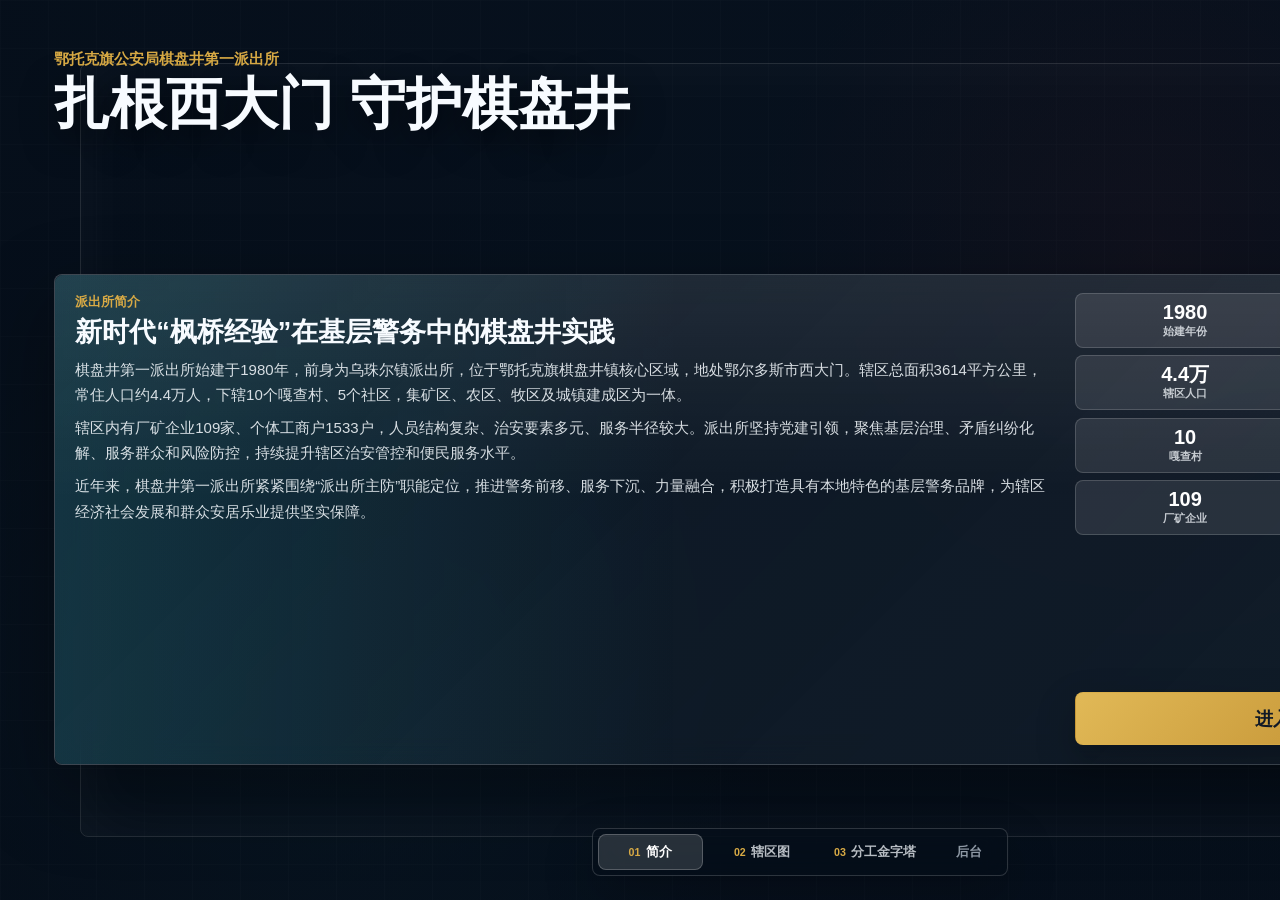
==== commit 375695f3: "Optimize local display loading and admin login" ====
--- a/index.html
+++ b/index.html
@@ -4,43 +4,46 @@
     <meta charset="UTF-8" />
     <meta name="viewport" content="width=device-width, initial-scale=1.0" />
     <title>鄂托克旗公安局棋盘井第一派出所辖区互动屏</title>
-    <link rel="stylesheet" href="styles.css" />
+    <link rel="preload" as="image" href="assets/backgrounds/service-01.webp" type="image/webp" fetchpriority="high" />
+    <link rel="stylesheet" href="styles.css?v=20260711-login" />
   </head>
   <body>
     <main class="screen-frame">
       <div class="photo-backdrop" aria-hidden="true">
-        <img class="backdrop-photo" src="assets/backgrounds/service-01.jpg" alt="" />
-        <img class="backdrop-photo" src="assets/backgrounds/service-02.jpg" alt="" />
-        <img class="backdrop-photo" src="assets/backgrounds/service-03.jpg" alt="" />
-        <img class="backdrop-photo" src="assets/backgrounds/service-04.jpg" alt="" />
-        <img class="backdrop-photo" src="assets/backgrounds/service-05.jpg" alt="" />
+        <img class="backdrop-photo" src="assets/backgrounds/service-01.webp" alt="" fetchpriority="high" decoding="async" />
+        <img class="backdrop-photo" data-src="assets/backgrounds/service-02.webp" alt="" decoding="async" />
+        <img class="backdrop-photo" data-src="assets/backgrounds/service-03.webp" alt="" decoding="async" />
+        <img class="backdrop-photo" data-src="assets/backgrounds/service-04.webp" alt="" decoding="async" />
+        <img class="backdrop-photo" data-src="assets/backgrounds/service-05.webp" alt="" decoding="async" />
         <div class="backdrop-mask"></div>
         <div class="backdrop-grid"></div>
       </div>
 
       <section class="stage stage-intro" id="intro-view" aria-label="派出所简介">
         <header class="hero-copy intro-hero">
-          <p>鄂托克旗公安局棋盘井第一派出所</p>
-          <h1>扎根西大门 守护棋盘井</h1>
+          <p id="intro-agency">鄂托克旗公安局棋盘井第一派出所</p>
+          <h1 id="intro-headline">扎根西大门 守护棋盘井</h1>
         </header>
 
         <article class="intro-board">
           <div class="intro-main">
-            <p class="brief-eyebrow">派出所简介</p>
-            <h2>新时代“枫桥经验”在基层警务中的棋盘井实践</h2>
-            <p>
-              棋盘井第一派出所始建于1980年，前身为乌珠尔镇派出所，位于鄂托克旗棋盘井镇核心区域，地处鄂尔多斯市西大门。辖区总面积3614平方公里，常住人口约4.4万人，下辖10个嘎查村、5个社区，集矿区、农区、牧区及城镇建成区为一体。
-            </p>
-            <p>
-              辖区内有厂矿企业109家、个体工商户1533户，人员结构复杂、治安要素多元、服务半径较大。派出所坚持党建引领，聚焦基层治理、矛盾纠纷化解、服务群众和风险防控，持续提升辖区治安管控和便民服务水平。
-            </p>
-            <p>
-              近年来，棋盘井第一派出所紧紧围绕“派出所主防”职能定位，推进警务前移、服务下沉、力量融合，积极打造具有本地特色的基层警务品牌，为辖区经济社会发展和群众安居乐业提供坚实保障。
-            </p>
+            <p class="brief-eyebrow" id="intro-eyebrow">派出所简介</p>
+            <h2 id="intro-title">新时代“枫桥经验”在基层警务中的棋盘井实践</h2>
+            <div id="intro-paragraphs">
+              <p>
+                棋盘井第一派出所始建于1980年，前身为乌珠尔镇派出所，位于鄂托克旗棋盘井镇核心区域，地处鄂尔多斯市西大门。辖区总面积3614平方公里，常住人口约4.4万人，下辖10个嘎查村、5个社区，集矿区、农区、牧区及城镇建成区为一体。
+              </p>
+              <p>
+                辖区内有厂矿企业109家、个体工商户1533户，人员结构复杂、治安要素多元、服务半径较大。派出所坚持党建引领，聚焦基层治理、矛盾纠纷化解、服务群众和风险防控，持续提升辖区治安管控和便民服务水平。
+              </p>
+              <p>
+                近年来，棋盘井第一派出所紧紧围绕“派出所主防”职能定位，推进警务前移、服务下沉、力量融合，积极打造具有本地特色的基层警务品牌，为辖区经济社会发展和群众安居乐业提供坚实保障。
+              </p>
+            </div>
           </div>
 
           <div class="intro-side">
-            <div class="brief-stats intro-stats" aria-label="关键数据">
+            <div class="brief-stats intro-stats" id="intro-stats" aria-label="关键数据">
               <span><strong>1980</strong>始建年份</span>
               <span><strong>3614</strong>平方公里</span>
               <span><strong>4.4万</strong>辖区人口</span>
@@ -50,7 +53,7 @@
               <span><strong>109</strong>厂矿企业</span>
               <span><strong>1533</strong>个体工商户</span>
             </div>
-            <button class="page-next-button" type="button" data-page-target="area">进入辖区图</button>
+            <button class="page-next-button" id="intro-next-button" type="button" data-page-target="area">进入辖区图</button>
           </div>
         </article>
 
@@ -59,12 +62,12 @@
 
       <section class="stage stage-home" id="home-view" hidden aria-label="辖区图">
         <header class="hero-copy area-hero">
-          <p>第二页 / 辖区图</p>
-          <h1>辖区警务信息互动屏</h1>
+          <p id="area-kicker">第二页 / 辖区图</p>
+          <h1 id="area-title">辖区警务信息互动屏</h1>
         </header>
 
         <div class="area-copy">
-          <p>选择镇区辖区或农牧区辖区，进入地图后可点击社区或区域，查看对应负责人信息。</p>
+          <p id="area-description">选择镇区辖区或农牧区辖区，进入地图后可点击社区或区域，查看对应负责人信息。</p>
         </div>
 
         <div class="jurisdiction-grid">
@@ -72,14 +75,14 @@
             <span class="card-index">01</span>
             <span class="card-title">镇区辖区</span>
             <span class="card-meta">5 个社区</span>
-            <img src="assets/town-map.jpg" alt="镇区辖区图预览" />
+            <img data-src="assets/town-map.jpg" alt="镇区辖区图预览" decoding="async" />
           </button>
 
           <button class="jurisdiction-card jurisdiction-card--rural" type="button" data-map="rural">
             <span class="card-index">02</span>
             <span class="card-title">农牧区辖区</span>
             <span class="card-meta">整体辖区</span>
-            <img src="assets/rural-map.jpg" alt="农牧区辖区图预览" />
+            <img data-src="assets/rural-map.jpg" alt="农牧区辖区图预览" decoding="async" />
           </button>
         </div>
 
@@ -116,20 +119,20 @@
         <header class="map-header">
           <button class="nav-button structure-back-button" type="button" aria-label="返回辖区图">‹</button>
           <div>
-            <p>第三页 / 单位分工思维导图</p>
-            <h1>组织架构与岗位分工</h1>
+            <p id="structure-kicker">第三页 / 单位分工思维导图</p>
+            <h1 id="structure-title">组织架构与岗位分工</h1>
           </div>
           <button class="fullscreen-button" type="button">全屏</button>
         </header>
 
         <div class="structure-layout">
           <aside class="structure-summary">
-            <p class="brief-eyebrow">人员结构</p>
-            <h2>分层管理，职责清晰</h2>
-            <p>
+            <p class="brief-eyebrow" id="structure-eyebrow">人员结构</p>
+            <h2 id="structure-heading">分层管理，职责清晰</h2>
+            <p id="structure-description">
               以所领导班子统筹全盘工作，下设综合指挥、案件办理、社区警务和基层警务室等岗位层级。点击任一岗位，可查看该岗位负责人、职责和人员信息。
             </p>
-            <div class="structure-stats">
+            <div class="structure-stats" id="structure-stats">
               <span><strong>6</strong>所领导</span>
               <span><strong>3</strong>业务中队</span>
               <span><strong>5</strong>案件小组</span>
@@ -156,7 +159,7 @@
           <span>03</span>
           分工金字塔
         </button>
-        <a class="page-tab page-tab--admin" href="admin.html" target="_blank" rel="noopener">
+        <a class="page-tab page-tab--admin" href="https://app.pagescms.org" target="_blank" rel="noopener">
           后台
         </a>
       </nav>
@@ -171,7 +174,31 @@
 
     <div class="scrim" id="scrim" hidden></div>
 
+    <div class="admin-login-scrim" id="admin-login-scrim" hidden></div>
+    <aside class="admin-login-panel" id="admin-login-panel" role="dialog" aria-modal="true" aria-labelledby="admin-login-title" hidden>
+      <button class="admin-login-close" id="admin-login-close" type="button" aria-label="关闭后台登录">×</button>
+      <p>后台管理入口</p>
+      <h2 id="admin-login-title">管理员登录</h2>
+      <form class="admin-login-form" id="admin-login-form">
+        <label>
+          <span>账号</span>
+          <input id="admin-login-email" name="email" type="email" autocomplete="username" placeholder="请输入管理员账号" required />
+        </label>
+        <label>
+          <span>密码</span>
+          <input id="admin-login-password" name="password" type="password" autocomplete="current-password" placeholder="请输入管理员密码" required />
+        </label>
+        <div class="admin-login-message" id="admin-login-message" role="status"></div>
+        <button class="admin-login-submit" type="submit">登录并进入后台</button>
+      </form>
+    </aside>
+
     <script src="personnel-data.js"></script>
-    <script src="app.js"></script>
+    <script>
+      if (["localhost", "127.0.0.1", ""].includes(window.location.hostname)) {
+        document.write('<script src="nocobase-local.js"><\/script>');
+      }
+    </script>
+    <script src="app.js?v=20260711-login"></script>
   </body>
 </html>
--- a/styles.css
+++ b/styles.css
@@ -45,6 +45,47 @@
   -webkit-tap-highlight-color: transparent;
 }
 
+.intro-main,
+.intro-stats,
+.area-copy,
+.region-buttons,
+.director-panel,
+.pyramid-panel {
+  scrollbar-width: thin;
+  scrollbar-color: rgba(216, 170, 69, 0.55) rgba(255, 255, 255, 0.06);
+  -webkit-overflow-scrolling: touch;
+}
+
+.intro-main::-webkit-scrollbar,
+.intro-stats::-webkit-scrollbar,
+.area-copy::-webkit-scrollbar,
+.region-buttons::-webkit-scrollbar,
+.director-panel::-webkit-scrollbar,
+.pyramid-panel::-webkit-scrollbar {
+  width: 8px;
+  height: 8px;
+}
+
+.intro-main::-webkit-scrollbar-track,
+.intro-stats::-webkit-scrollbar-track,
+.area-copy::-webkit-scrollbar-track,
+.region-buttons::-webkit-scrollbar-track,
+.director-panel::-webkit-scrollbar-track,
+.pyramid-panel::-webkit-scrollbar-track {
+  background: rgba(255, 255, 255, 0.06);
+  border-radius: 999px;
+}
+
+.intro-main::-webkit-scrollbar-thumb,
+.intro-stats::-webkit-scrollbar-thumb,
+.area-copy::-webkit-scrollbar-thumb,
+.region-buttons::-webkit-scrollbar-thumb,
+.director-panel::-webkit-scrollbar-thumb,
+.pyramid-panel::-webkit-scrollbar-thumb {
+  background: rgba(216, 170, 69, 0.55);
+  border-radius: 999px;
+}
+
 .screen-frame {
   position: relative;
   aspect-ratio: 16 / 9;
@@ -78,6 +119,20 @@
   filter: saturate(1.02) contrast(1.04) brightness(0.96);
   transform: scale(1.045);
   animation: photoCycle 35s infinite;
+}
+
+.backdrop-photo:not([src]),
+.jurisdiction-card img:not([src]) {
+  visibility: hidden;
+}
+
+.backdrop-photo[data-src]:not(.is-loaded),
+.jurisdiction-card img[data-src]:not(.is-loaded) {
+  opacity: 0;
+}
+
+.jurisdiction-card img.is-loaded {
+  opacity: 0.88;
 }
 
 .backdrop-photo:nth-child(2) {
@@ -281,11 +336,11 @@
   position: absolute;
   left: 3.4%;
   right: 3.4%;
-  bottom: 4.6%;
+  bottom: 17.2%;
   display: grid;
   grid-template-columns: 1fr 1fr;
   gap: 2.2%;
-  height: 43%;
+  height: 32.2%;
 }
 
 .jurisdiction-card {
@@ -331,6 +386,7 @@
   object-fit: cover;
   opacity: 0.88;
   transform: scale(1.04);
+  transition: opacity 420ms ease;
 }
 
 .card-index,
@@ -350,8 +406,8 @@
 
 .card-title {
   right: 5.6%;
-  bottom: 19.5%;
-  font-size: clamp(30px, 3.05vw, 56px);
+  bottom: 21.5%;
+  font-size: clamp(28px, 2.68vw, 50px);
   font-weight: 900;
   line-height: 1.04;
   white-space: nowrap;
@@ -359,14 +415,14 @@
 }
 
 .card-meta {
-  bottom: 9%;
+  bottom: 9.8%;
   min-width: 7.6vw;
   border: 1px solid rgba(255, 255, 255, 0.25);
   border-radius: 8px;
   padding: 0.48vw 0.78vw;
   background: rgba(255, 255, 255, 0.15);
   color: rgba(247, 251, 255, 0.82);
-  font-size: clamp(14px, 1.02vw, 20px);
+  font-size: clamp(13px, 0.94vw, 18px);
   font-weight: 800;
   line-height: 1.15;
   text-align: center;
@@ -569,65 +625,197 @@
   backdrop-filter: blur(5px);
 }
 
+.admin-login-scrim {
+  position: fixed;
+  inset: 0;
+  z-index: 40;
+  background: rgba(3, 10, 18, 0.68);
+  backdrop-filter: blur(8px);
+}
+
+.admin-login-panel {
+  position: fixed;
+  left: 50%;
+  top: 50%;
+  z-index: 41;
+  width: min(32vw, 560px);
+  min-width: min(520px, calc(100vw - 44px));
+  transform: translate(-50%, -50%);
+  border: 1px solid rgba(255, 255, 255, 0.24);
+  border-radius: 12px;
+  padding: clamp(24px, 1.7vw, 34px);
+  background:
+    linear-gradient(145deg, rgba(255, 255, 255, 0.98), rgba(238, 245, 251, 0.96)),
+    #fff;
+  color: #0f172a;
+  box-shadow: 0 32px 88px rgba(0, 0, 0, 0.42);
+}
+
+.admin-login-scrim[hidden],
+.admin-login-panel[hidden] {
+  display: none;
+}
+
+.admin-login-close {
+  position: absolute;
+  top: 18px;
+  right: 18px;
+  width: 56px;
+  height: 52px;
+  border: 1px solid rgba(15, 23, 42, 0.08);
+  border-radius: 10px;
+  background: rgba(15, 23, 42, 0.07);
+  color: #0f172a;
+  font-size: 34px;
+  line-height: 1;
+}
+
+.admin-login-panel p {
+  margin: 0 72px 0.35vw 0;
+  color: #0f6f73;
+  font-size: clamp(15px, 1vw, 20px);
+  font-weight: 900;
+}
+
+.admin-login-panel h2 {
+  margin: 0 72px 1.35vw 0;
+  font-size: clamp(32px, 2.5vw, 48px);
+  line-height: 1.1;
+}
+
+.admin-login-form {
+  display: grid;
+  gap: 1vw;
+}
+
+.admin-login-form label {
+  display: grid;
+  gap: 0.46vw;
+  color: #334155;
+  font-size: clamp(15px, 1vw, 19px);
+  font-weight: 900;
+}
+
+.admin-login-form input {
+  width: 100%;
+  height: clamp(48px, 3.1vw, 60px);
+  border: 1px solid rgba(15, 23, 42, 0.14);
+  border-radius: 10px;
+  padding: 0 16px;
+  background: rgba(248, 250, 252, 0.96);
+  color: #0f172a;
+  font: inherit;
+  outline: none;
+}
+
+.admin-login-form input:focus {
+  border-color: #2563eb;
+  box-shadow: 0 0 0 4px rgba(37, 99, 235, 0.12);
+}
+
+.admin-login-message {
+  min-height: 22px;
+  color: #64748b;
+  font-size: clamp(13px, 0.88vw, 16px);
+  font-weight: 800;
+}
+
+.admin-login-message.is-error {
+  color: #dc2626;
+}
+
+.admin-login-submit {
+  min-height: clamp(52px, 3.3vw, 66px);
+  border-radius: 10px;
+  background: linear-gradient(135deg, #2563eb, #1d4ed8);
+  color: #fff;
+  font-size: clamp(17px, 1.16vw, 22px);
+  font-weight: 900;
+  box-shadow: 0 16px 34px rgba(37, 99, 235, 0.24);
+}
+
+.admin-login-submit:disabled {
+  cursor: progress;
+  opacity: 0.72;
+}
+
 .director-panel {
   position: fixed;
   top: 50%;
-  right: max(3vw, calc((100vw - min(100vw, 177.7778vh)) / 2 + 3vw));
+  left: 50%;
   z-index: 30;
-  width: min(38vw, 680px);
-  min-width: 520px;
-  transform: translateY(-50%);
+  width: min(56vw, 960px);
+  min-width: min(760px, calc(100vw - 48px));
+  max-height: min(88vh, 50vw);
+  overflow-y: auto;
+  overscroll-behavior: contain;
+  scrollbar-gutter: stable;
+  transform: translate(-50%, -50%);
   border: 1px solid rgba(255, 255, 255, 0.34);
-  border-radius: 8px;
-  background: var(--panel);
+  border-radius: 12px;
+  background:
+    linear-gradient(145deg, rgba(255, 255, 255, 0.98), rgba(239, 245, 250, 0.95)),
+    var(--panel);
   color: var(--panel-ink);
-  padding: 2vw;
+  padding: clamp(22px, 1.7vw, 34px);
   box-shadow: var(--shadow);
 }
 
 .close-button {
   position: absolute;
-  top: 1.15vw;
-  right: 1.15vw;
-  width: 3.4vw;
-  height: 3.1vw;
-  min-width: 58px;
-  min-height: 52px;
-  background: rgba(22, 32, 45, 0.08);
+  top: clamp(18px, 1.2vw, 26px);
+  right: clamp(18px, 1.2vw, 26px);
+  width: clamp(56px, 3.1vw, 72px);
+  height: clamp(52px, 2.9vw, 68px);
+  border: 1px solid rgba(15, 23, 42, 0.08);
+  background: rgba(15, 23, 42, 0.07);
   color: var(--panel-ink);
+  font-size: clamp(34px, 2.4vw, 46px);
+  line-height: 1;
 }
 
 .panel-kicker {
-  margin-right: 4vw;
+  margin-right: clamp(74px, 5vw, 110px);
+  margin-bottom: 0.32vw;
   color: #0f6f73;
+  font-size: clamp(16px, 1.05vw, 22px);
+  font-weight: 900;
 }
 
 .director-panel h2 {
-  margin-right: 4vw;
-  font-size: clamp(32px, 3vw, 56px);
-  line-height: 1.05;
+  margin-right: clamp(74px, 5vw, 110px);
+  font-size: clamp(34px, 3.15vw, 62px);
+  line-height: 1.08;
+  overflow-wrap: anywhere;
 }
 
 .director-card {
   display: grid;
-  grid-template-columns: 9.3vw minmax(0, 1fr);
-  gap: 1.25vw;
-  margin-top: 1.55vw;
+  grid-template-columns: minmax(220px, 0.84fr) minmax(310px, 1.16fr);
+  align-items: stretch;
+  gap: clamp(18px, 1.35vw, 28px);
+  margin-top: clamp(18px, 1.45vw, 30px);
   border: 1px solid rgba(22, 32, 45, 0.12);
-  border-radius: 8px;
-  padding: 1.25vw;
-  background: rgba(247, 250, 252, 0.9);
+  border-radius: 12px;
+  padding: clamp(18px, 1.25vw, 28px);
+  background:
+    linear-gradient(180deg, rgba(255, 255, 255, 0.98), rgba(247, 250, 252, 0.94)),
+    rgba(247, 250, 252, 0.9);
+  box-shadow: inset 0 1px 0 rgba(255, 255, 255, 0.88);
 }
 
 .director-photo {
   display: grid;
   place-items: center;
-  width: 9.3vw;
-  min-width: 126px;
+  width: 100%;
+  min-width: 0;
+  max-height: min(42vh, 30vw);
   aspect-ratio: 3 / 4;
   overflow: hidden;
-  border-radius: 8px;
-  background: linear-gradient(145deg, #dce8f1, #b8c9d8);
+  border: 1px solid rgba(49, 66, 86, 0.08);
+  border-radius: 12px;
+  background:
+    linear-gradient(145deg, #dce8f1, #b8c9d8);
   color: #314256;
   font-size: clamp(22px, 1.65vw, 32px);
   font-weight: 900;
@@ -640,41 +828,50 @@
 }
 
 .director-info h3 {
-  margin: 0 0 0.8vw;
+  margin: 0 0 clamp(14px, 0.9vw, 18px);
   color: #101926;
-  font-size: clamp(30px, 2.5vw, 46px);
+  font-size: clamp(34px, 2.8vw, 54px);
+  line-height: 1.08;
+  overflow-wrap: anywhere;
 }
 
 .info-list {
   display: grid;
-  gap: 0.55vw;
+  gap: clamp(10px, 0.72vw, 16px);
   margin: 0;
-  font-size: clamp(17px, 1.2vw, 23px);
-  line-height: 1.36;
+  font-size: clamp(16px, 1.08vw, 21px);
+  line-height: 1.48;
 }
 
 .info-list div {
   display: grid;
-  grid-template-columns: 5.5em minmax(0, 1fr);
-  gap: 0.75vw;
+  grid-template-columns: minmax(5em, max-content) minmax(0, 1fr);
+  gap: clamp(12px, 0.9vw, 18px);
+  align-items: start;
+  border: 1px solid rgba(15, 23, 42, 0.07);
+  border-radius: 10px;
+  padding: clamp(10px, 0.68vw, 14px) clamp(12px, 0.82vw, 16px);
+  background: rgba(255, 255, 255, 0.72);
 }
 
 .info-list dt {
   color: #415062;
   font-weight: 900;
+  white-space: nowrap;
 }
 
 .info-list dd {
   min-width: 0;
   margin: 0;
   color: #202c3a;
-  overflow-wrap: anywhere;
+  overflow-wrap: break-word;
+  word-break: normal;
 }
 
 @media (max-aspect-ratio: 16 / 9) {
   .director-panel {
-    right: 3vw;
-    width: min(42vw, 640px);
+    width: min(72vw, 920px);
+    max-height: 86vh;
   }
 }
 
@@ -688,6 +885,33 @@
     right: 16px;
     width: auto;
     min-width: 0;
+    transform: translateY(-50%);
+    padding: 28px;
+  }
+
+  .director-card {
+    grid-template-columns: minmax(180px, 0.9fr) minmax(260px, 1.1fr);
+  }
+}
+
+@media (max-width: 720px) {
+  .director-panel {
+    padding: 26px;
+  }
+
+  .director-card {
+    grid-template-columns: 1fr;
+  }
+
+  .director-photo {
+    width: min(78%, 260px);
+    max-height: none;
+    aspect-ratio: 4 / 3;
+    margin: 0 auto;
+  }
+
+  .info-list div {
+    grid-template-columns: minmax(4.5em, max-content) minmax(0, 1fr);
   }
 }
 
@@ -798,24 +1022,29 @@
 
 .pyramid-panel {
   min-width: 0;
-  padding: 1vw 1.15vw;
-  overflow: hidden;
+  padding: 0.78vw 0.9vw;
+  overflow-x: hidden;
+  overflow-y: auto;
+  overscroll-behavior: contain;
+  scrollbar-gutter: stable;
 }
 
 .pyramid {
   display: grid;
+  grid-auto-rows: minmax(clamp(72px, 5.1vw, 108px), auto);
+  gap: 0.55vw;
+  min-height: 100%;
+  padding-right: 0.18vw;
+}
+
+.pyramid-level {
+  display: grid;
+  grid-template-columns: 12.1vw minmax(0, 1fr);
   gap: 0.62vw;
-  height: 100%;
-}
-
-.pyramid-level {
-  display: grid;
-  grid-template-columns: 11vw minmax(0, 1fr);
-  gap: 0.82vw;
-  min-height: 0;
+  min-height: clamp(72px, 5.1vw, 108px);
   border: 1px solid rgba(255, 255, 255, 0.14);
   border-radius: 8px;
-  padding: 0.62vw;
+  padding: 0.46vw;
   background: linear-gradient(90deg, rgba(255, 255, 255, 0.11), rgba(255, 255, 255, 0.055));
 }
 
@@ -823,7 +1052,8 @@
   display: grid;
   align-content: center;
   border-radius: 8px;
-  padding: 0.7vw;
+  min-width: 0;
+  padding: 0.54vw 0.62vw;
   background: rgba(255, 255, 255, 0.1);
 }
 
@@ -835,26 +1065,31 @@
 
 .pyramid-level__header strong {
   margin-top: 0.24vw;
-  font-size: clamp(16px, 1.15vw, 22px);
-  line-height: 1.15;
+  font-size: clamp(15px, 1.04vw, 20px);
+  line-height: 1.18;
+  overflow-wrap: anywhere;
 }
 
 .pyramid-positions {
   display: grid;
-  grid-template-columns: repeat(auto-fit, minmax(7.6vw, 1fr));
-  gap: 0.52vw;
+  grid-template-columns: repeat(6, minmax(0, 1fr));
+  grid-auto-rows: minmax(clamp(34px, 2.55vw, 54px), auto);
+  gap: 0.38vw;
   align-content: center;
+  min-width: 0;
 }
 
 .position-node {
   min-width: 0;
-  min-height: 3.2vw;
+  min-height: clamp(34px, 2.55vw, 54px);
   border: 1px solid rgba(255, 255, 255, 0.17);
   border-radius: 8px;
-  padding: 0.5vw 0.58vw;
+  padding: 0.4vw 0.5vw;
   background: rgba(255, 255, 255, 0.12);
   color: var(--ink);
   text-align: left;
+  display: grid;
+  align-content: center;
 }
 
 .position-node span {
@@ -869,7 +1104,7 @@
 
 .position-node strong {
   display: block;
-  margin-top: 0.18vw;
+  margin-top: 0.16vw;
   font-size: clamp(15px, 1.02vw, 19px);
   line-height: 1.12;
   overflow: hidden;
@@ -937,7 +1172,8 @@
 }
 
 .admin-header a,
-.admin-toolbar button {
+.admin-toolbar button,
+.admin-toolbar a {
   border: 1px solid #cbd5e1;
   border-radius: 8px;
   background: #fff;
@@ -963,6 +1199,11 @@
   flex-wrap: wrap;
   gap: 10px;
   margin-bottom: 18px;
+}
+
+.admin-toolbar a {
+  display: inline-flex;
+  align-items: center;
 }
 
 .admin-form {
@@ -1054,25 +1295,26 @@
 }
 
 .intro-hero {
-  width: 68%;
+  width: min(68%, 1180px);
 }
 
 .intro-hero h1 {
-  font-size: clamp(44px, 4.7vw, 88px);
+  font-size: clamp(42px, 4.35vw, 82px);
 }
 
 .intro-board {
   position: absolute;
+  top: 30.4%;
   left: 3.4%;
   right: 3.4%;
-  bottom: 12.6%;
+  bottom: 15%;
   display: grid;
   grid-template-columns: minmax(0, 1fr) 31%;
   gap: 1.4vw;
-  min-height: 55%;
+  min-height: 0;
   border: 1px solid rgba(255, 255, 255, 0.2);
   border-radius: 8px;
-  padding: 1.65vw;
+  padding: 1.45vw 1.55vw;
   background:
     linear-gradient(135deg, rgba(7, 20, 34, 0.74), rgba(7, 20, 34, 0.46)),
     rgba(255, 255, 255, 0.08);
@@ -1094,20 +1336,27 @@
 .intro-main,
 .intro-side {
   position: relative;
+  min-height: 0;
   z-index: 1;
 }
 
+.intro-main {
+  overflow-y: auto;
+  overscroll-behavior: contain;
+  padding-right: 0.35vw;
+}
+
 .intro-main h2 {
-  margin: 0 0 1vw;
-  font-size: clamp(28px, 2.35vw, 44px);
+  margin: 0 0 0.78vw;
+  font-size: clamp(26px, 2.12vw, 40px);
   line-height: 1.15;
 }
 
 .intro-main p:not(.brief-eyebrow) {
-  margin: 0 0 0.82vw;
+  margin: 0 0 0.62vw;
   color: rgba(247, 251, 255, 0.86);
-  font-size: clamp(16px, 1.16vw, 22px);
-  line-height: 1.78;
+  font-size: clamp(15px, 1.04vw, 20px);
+  line-height: 1.68;
 }
 
 .intro-side {
@@ -1118,12 +1367,17 @@
 
 .intro-stats {
   grid-template-columns: repeat(2, minmax(0, 1fr));
-  gap: 0.72vw;
+  align-content: start;
+  gap: 0.58vw;
   margin: 0;
+  min-height: 0;
+  overflow-y: auto;
+  overscroll-behavior: contain;
+  padding-right: 0.25vw;
 }
 
 .intro-stats span {
-  padding: 0.75vw 0.6vw;
+  padding: 0.62vw 0.5vw;
 }
 
 .page-next-button {
@@ -1138,16 +1392,20 @@
 }
 
 .area-hero {
-  width: 64%;
+  width: min(64%, 1120px);
 }
 
 .area-copy {
   position: absolute;
-  top: 27%;
+  top: 25.8%;
   left: 3.4%;
-  width: 44%;
+  width: 50%;
+  max-height: 18%;
+  overflow-y: auto;
+  overscroll-behavior: contain;
+  padding-right: 0.35vw;
   color: rgba(247, 251, 255, 0.78);
-  font-size: clamp(16px, 1.18vw, 22px);
+  font-size: clamp(15px, 1.05vw, 20px);
   line-height: 1.7;
 }
 
@@ -1245,7 +1503,8 @@
 }
 
 .admin-header a,
-.admin-toolbar button {
+.admin-toolbar button,
+.admin-toolbar a {
   border-color: #d7e0ea;
   background: #ffffff;
   box-shadow: 0 8px 22px rgba(26, 43, 61, 0.08);
